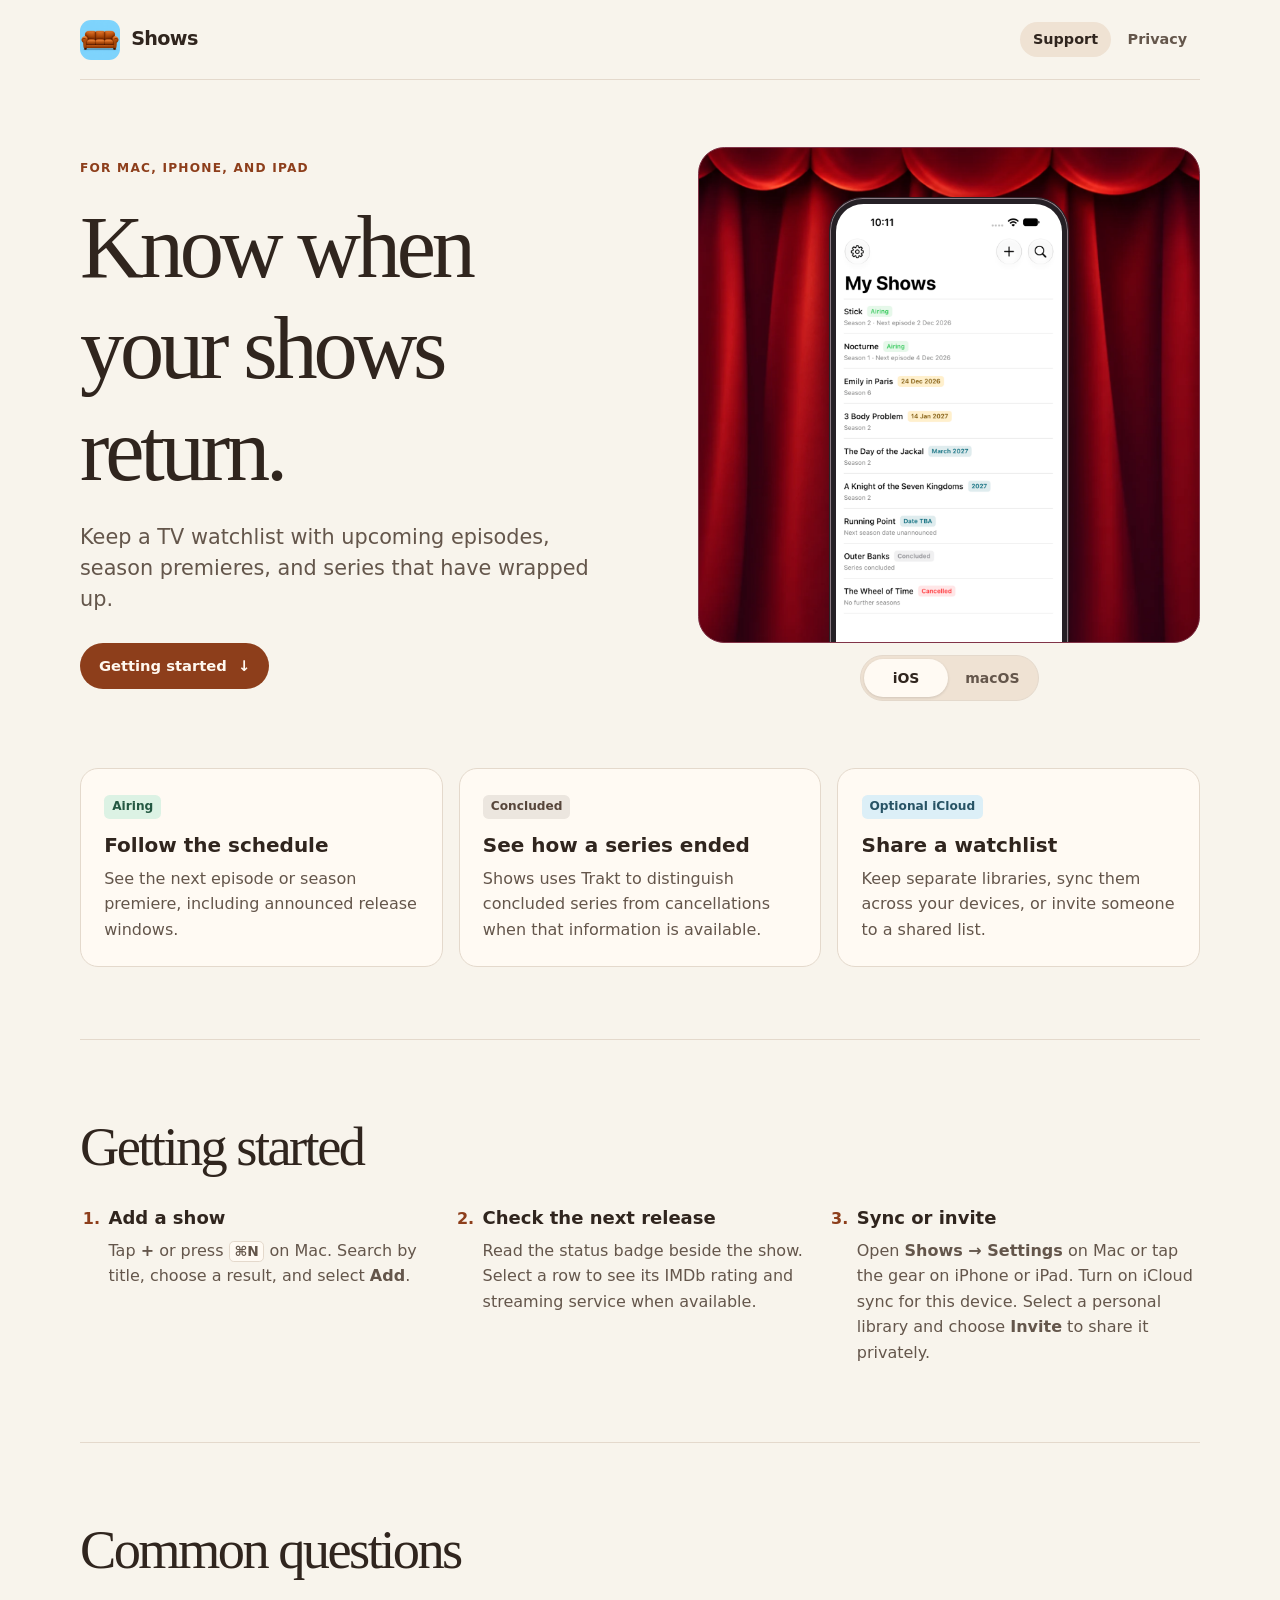
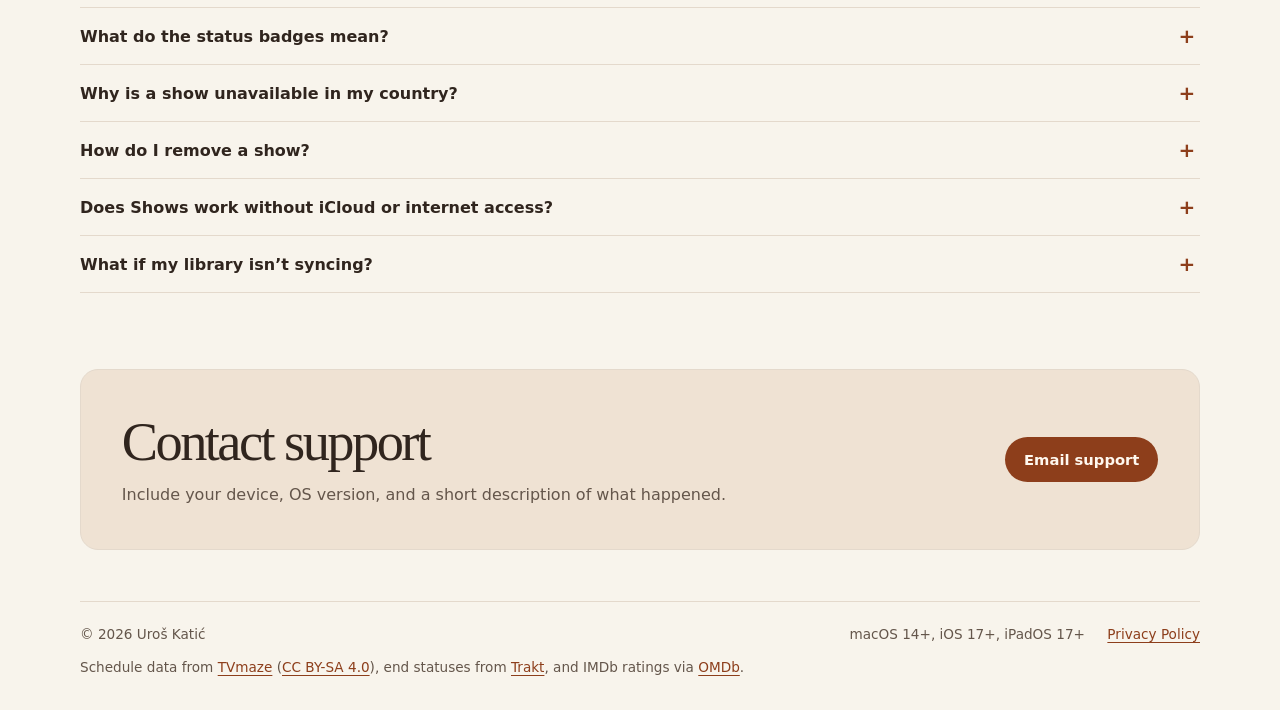
==== index.html @ 9afc4cba "Use stylized cinema curtain backdrop" ====
<!doctype html>
<html lang="en">
  <head>
    <meta charset="utf-8">
    <meta name="viewport" content="width=device-width, initial-scale=1">
    <meta name="description" content="Track TV premieres and upcoming episodes with Shows for Mac, iPhone, and iPad. Find setup help and contact support.">
    <meta name="theme-color" content="#f8f4ec" media="(prefers-color-scheme: light)">
    <meta name="theme-color" content="#211c18" media="(prefers-color-scheme: dark)">
    <meta property="og:type" content="website">
    <meta property="og:title" content="Shows">
    <meta property="og:description" content="Know when your shows return. A TV watchlist for Mac, iPhone, and iPad.">
    <meta property="og:url" content="https://urosk.github.io/shows-support/">
    <meta property="og:image" content="https://urosk.github.io/shows-support/app-icon.png">
    <meta property="og:image:alt" content="Shows app icon, an orange couch on a blue background">
    <title>Shows Support</title>
    <link rel="canonical" href="https://urosk.github.io/shows-support/">
    <link rel="icon" type="image/png" href="app-icon.png">
    <link rel="stylesheet" href="styles.css?v=animated-curtain">
  </head>
  <body>
    <header class="site-header">
      <a class="brand" href="./" aria-label="Shows support home">
        <img src="app-icon.png" width="40" height="40" alt="">
        Shows
      </a>
      <nav aria-label="Main navigation">
        <a href="./" aria-current="page">Support</a>
        <a href="privacy.html">Privacy</a>
      </nav>
    </header>

    <main>
      <section class="hero" aria-labelledby="page-title">
        <div>
          <p class="eyebrow">For Mac, iPhone, and iPad</p>
          <h1 id="page-title">Know when your shows return.</h1>
          <p class="lede">Keep a TV watchlist with upcoming episodes, season premieres, and series that have wrapped up.</p>
          <a class="button" href="#getting-started">Getting started <span aria-hidden="true">↓</span></a>
        </div>
        <div class="preview">
          <div class="preview-stage">
            <div class="preview-track">
              <div class="preview-slide preview-ios" id="preview-ios">
                <div class="phone">
                  <picture>
                    <source media="(prefers-color-scheme: dark)" srcset="ios-dark.png">
                    <img src="og.png" width="662" height="1440" alt="Shows on iPhone, with airing series and upcoming premiere dates.">
                  </picture>
                </div>
              </div>
              <div class="preview-slide preview-macos" id="preview-macos" aria-hidden="true">
                <picture>
                  <source media="(prefers-color-scheme: dark)" srcset="macos-dark.png">
                  <img src="metal.png" width="835" height="1280" alt="Shows on Mac, with upcoming dates and series status badges in the watchlist window.">
                </picture>
              </div>
            </div>
          </div>
          <div class="preview-switch" role="group" aria-label="Screenshot platform" hidden>
            <button type="button" aria-pressed="true" aria-controls="preview-ios">iOS</button>
            <button type="button" aria-pressed="false" aria-controls="preview-macos">macOS</button>
          </div>
        </div>
      </section>

      <section class="highlights" aria-label="Features">
        <article>
          <span class="tag tag-airing">Airing</span>
          <h2>Follow the schedule</h2>
          <p>See the next episode or season premiere, including announced release windows.</p>
        </article>
        <article>
          <span class="tag tag-concluded">Concluded</span>
          <h2>See how a series ended</h2>
          <p>Shows uses Trakt to distinguish concluded series from cancellations when that information is available.</p>
        </article>
        <article>
          <span class="tag tag-cloud">Optional iCloud</span>
          <h2>Share a watchlist</h2>
          <p>Keep separate libraries, sync them across your devices, or invite someone to a shared list.</p>
        </article>
      </section>

      <section class="section" id="getting-started" aria-labelledby="start-title">
        <h2 id="start-title">Getting started</h2>
        <ol class="steps">
          <li>
            <h3>Add a show</h3>
            <p>Tap <strong>+</strong> or press <kbd>⌘N</kbd> on Mac. Search by title, choose a result, and select <strong>Add</strong>.</p>
          </li>
          <li>
            <h3>Check the next release</h3>
            <p>Read the status badge beside the show. Select a row to see its IMDb rating and streaming service when available.</p>
          </li>
          <li>
            <h3>Sync or invite</h3>
            <p>Open <strong>Shows → Settings</strong> on Mac or tap the gear on iPhone or iPad. Turn on iCloud sync for this device. Select a personal library and choose <strong>Invite</strong> to share it privately.</p>
          </li>
        </ol>
      </section>

      <section class="section questions" id="faq" aria-labelledby="faq-title">
        <h2 id="faq-title">Common questions</h2>
        <div class="faq">
          <details>
            <summary>What do the status badges mean?</summary>
            <p><strong>Airing</strong> means a season is underway with episodes still scheduled, or a release happens today. A date or release window appears when one is known. <strong>Date TBA</strong> means there is no known upcoming date.</p>
            <p><strong>Ended</strong> means the series is over and how it ended is unconfirmed. <strong>Concluded</strong> means the series wrapped up. <strong>Cancelled</strong> means the series was cancelled or its story was cut short.</p>
          </details>
          <details>
            <summary>Why is a show unavailable in my country?</summary>
            <p>Release dates follow the original broadcast or streaming schedule. Check the streaming service for availability in your country.</p>
          </details>
          <details>
            <summary>How do I remove a show?</summary>
            <p>On Mac, select the show and press Delete, or use its right-click menu. On iPhone or iPad, swipe left on the row and tap <strong>Delete</strong>.</p>
          </details>
          <details>
            <summary>Does Shows work without iCloud or internet access?</summary>
            <p>You can use Shows with iCloud off. Saved libraries remain available offline. Searching for new shows, refreshing release data, and iCloud sync require an internet connection.</p>
          </details>
          <details>
            <summary>What if my library isn’t syncing?</summary>
            <p>Check that you’re signed into iCloud and that sync is on in Shows Settings on each device. Check <strong>Last synced</strong>, then select <strong>Sync Now</strong>. To access another person’s library, accept their invitation on a device with Shows installed.</p>
          </details>
        </div>
      </section>

      <section class="contact" id="contact" aria-labelledby="contact-title">
        <div>
          <h2 id="contact-title">Contact support</h2>
          <p>Include your device, OS version, and a short description of what happened.</p>
        </div>
        <a class="button" href="mailto:info@bluepeakmobile.com?subject=Shows%20Support">Email support</a>
      </section>
    </main>

    <footer>
      <div class="footer-row">
        <span>© 2026 Uroš Katić</span>
        <span>macOS 14+, iOS 17+, iPadOS 17+</span>
        <a href="privacy.html">Privacy Policy</a>
      </div>
      <p>Schedule data from <a href="https://www.tvmaze.com/api">TVmaze</a> (<a href="https://creativecommons.org/licenses/by-sa/4.0/">CC BY-SA 4.0</a>), end statuses from <a href="https://trakt.tv/">Trakt</a>, and IMDb ratings via <a href="https://www.omdbapi.com/">OMDb</a>.</p>
    </footer>

    <script>
      const preview = document.querySelector(".preview");
      const platformSwitch = preview.querySelector(".preview-switch");
      const segments = Array.from(platformSwitch.querySelectorAll("button"));
      const slides = Array.from(preview.querySelectorAll(".preview-slide"));
      const reducedMotion = window.matchMedia("(prefers-reduced-motion: reduce)");
      let activeSlide = 0;
      let userSelected = false;
      let interval;

      function showSlide(index) {
        activeSlide = index;
        preview.classList.toggle("show-macos", index === 1);
        segments.forEach((segment, position) => {
          segment.setAttribute("aria-pressed", String(position === index));
          slides[position].setAttribute("aria-hidden", String(position !== index));
        });
      }

      function updateAutoplay() {
        clearInterval(interval);
        if (!userSelected && !reducedMotion.matches && !document.hidden) {
          interval = setInterval(() => showSlide(1 - activeSlide), 5000);
        }
      }

      segments.forEach((segment, index) => {
        segment.addEventListener("click", () => {
          userSelected = true;
          updateAutoplay();
          showSlide(index);
        });
      });

      platformSwitch.addEventListener("keydown", (event) => {
        if (event.key !== "ArrowLeft" && event.key !== "ArrowRight") return;
        event.preventDefault();
        const segment = segments[event.key === "ArrowLeft" ? 0 : 1];
        segment.focus();
        segment.click();
      });

      document.addEventListener("visibilitychange", updateAutoplay);
      reducedMotion.addEventListener("change", updateAutoplay);
      platformSwitch.hidden = false;
      updateAutoplay();
    </script>
  </body>
</html>
---- styles.css ----
:root {
  color-scheme: light dark;
  --page: #f8f4ec;
  --surface: #fffaf3;
  --ink: #30251e;
  --muted: #64564b;
  --line: #e4d9cc;
  --accent: #8d3e1b;
  --accent-hover: #6f2b12;
  --button-text: #fff8ef;
  --contact: #efe2d3;
  --serif: Iowan Old Style, Georgia, serif;
}

* { box-sizing: border-box; }

html { scroll-padding-top: 24px; }

body {
  margin: 0;
  background: var(--page);
  color: var(--ink);
  font: 1rem/1.6 system-ui, sans-serif;
}

a { color: var(--accent); text-underline-offset: .2em; }
a:hover { color: var(--accent-hover); }

:focus-visible {
  outline: 2px solid var(--accent);
  outline-offset: 4px;
}

h1, h2, h3, p, figure { margin: 0; }
h1, h2, h3 { line-height: 1.15; }

h1, .section > h2, .contact h2 {
  font-family: var(--serif);
  font-weight: 400;
  letter-spacing: -.047em;
}

h1 { font-size: clamp(3.2rem, 6.9vw, 5.9rem); }
h2 { font-size: 1.25rem; }
h3 { font-size: 1.125rem; }

.site-header, main, footer {
  width: min(70rem, calc(100% - 4rem));
  margin-inline: auto;
}

.site-header, .footer-row {
  display: flex;
  align-items: center;
  justify-content: space-between;
  gap: 1rem;
}

.site-header {
  min-height: 5rem;
  border-bottom: 1px solid var(--line);
}

.brand, nav a {
  display: inline-flex;
  align-items: center;
  text-decoration: none;
}

.brand {
  gap: .7rem;
  color: var(--ink);
  font-size: 1.2rem;
  font-weight: 720;
  letter-spacing: -.035em;
}

.brand img { border-radius: 11px; }

nav { display: flex; gap: .25rem; }

nav a {
  padding: .4rem .8rem;
  border-radius: 100px;
  color: var(--muted);
  font-size: .9rem;
  font-weight: 600;
}

nav a:hover, nav a[aria-current="page"] {
  background: var(--contact);
  color: var(--ink);
}

.hero {
  display: grid;
  grid-template-columns: minmax(0, 1.08fr) minmax(0, 1fr);
  align-items: center;
  gap: clamp(2rem, 6vw, 5rem);
  padding: clamp(2.25rem, 5.2vw, 4.4rem) 0;
}

.eyebrow {
  margin-bottom: 1.15rem;
  color: var(--accent);
  font-size: .76rem;
  font-weight: 750;
  letter-spacing: .1em;
  text-transform: uppercase;
}

.hero h1 { max-width: 9em; }

.lede {
  max-width: 29em;
  margin-top: 1.25rem;
  color: var(--muted);
  font-size: clamp(1.1rem, 1.9vw, 1.3rem);
  line-height: 1.5;
}

.button {
  display: inline-flex;
  align-items: center;
  justify-content: center;
  gap: .7rem;
  min-height: 2.85rem;
  padding: .68rem 1.18rem;
  border-radius: 100px;
  background: var(--accent);
  color: var(--button-text);
  font-size: .92rem;
  font-weight: 700;
  text-decoration: none;
}

.button:hover { background: var(--accent-hover); color: var(--button-text); }
.hero .button { margin-top: 1.75rem; }

.preview-stage {
  height: clamp(23rem, 44vw, 31rem);
  overflow: hidden;
  border: 1px solid #813448;
  border-radius: 1.65rem;
  background: #57141e url("curtain.webp?v=animated") center top / cover no-repeat;
}

.preview-track {
  display: grid;
  height: 100%;
  grid-template-columns: repeat(2, 100%);
  grid-template-rows: minmax(0, 1fr);
  transition: transform 500ms cubic-bezier(.22, .68, .28, 1);
}

.preview.show-macos .preview-track { transform: translateX(-100%); }

.preview-slide {
  display: grid;
  justify-items: center;
}

.preview-ios {
  align-items: start;
  padding-top: clamp(1.65rem, 4.1vw, 3.1rem);
}

.preview-macos { position: relative; }

.preview-macos picture {
  position: absolute;
  inset: .5rem;
}

.preview-macos img {
  display: block;
  width: 100%;
  height: 100%;
  object-fit: contain;
}

.preview-switch:not([hidden]) {
  display: grid;
  grid-template-columns: 1fr 1fr;
  width: max-content;
  margin: .75rem auto 0;
  padding: .2rem;
  gap: .15rem;
  border: 1px solid var(--line);
  border-radius: 100px;
  background: var(--contact);
}

.preview-switch button {
  min-width: 5.25rem;
  min-height: 2.4rem;
  padding: .3rem .8rem;
  border: 0;
  border-radius: inherit;
  background: transparent;
  color: var(--muted);
  font: 650 .875rem/1.2 system-ui, sans-serif;
  cursor: pointer;
}

.preview-switch button:hover { color: var(--ink); }

.preview-switch button[aria-pressed="true"] {
  background: var(--surface);
  color: var(--ink);
  box-shadow: 0 1px 3px #17100b24;
}

@media (prefers-reduced-motion: reduce) {
  .preview-track { transition: none; }
}

.phone {
  width: clamp(12rem, 23vw, 15rem);
  max-width: 72%;
  padding: .36rem;
  overflow: hidden;
  border: 1px solid #2d2228;
  border-radius: 2.1rem;
  background: #252025;
  box-shadow: 0 16px 45px #23091880, inset 0 0 0 1px #8d7c85;
}

.phone picture { display: block; }

.phone img {
  display: block;
  width: 100%;
  height: auto;
  border-radius: 1.72rem;
  background: white;
}

.highlights, .steps {
  display: grid;
  grid-template-columns: repeat(3, minmax(0, 1fr));
  gap: 1rem;
}

.highlights { padding-bottom: clamp(2.75rem, 6vw, 4.5rem); }

.highlights article {
  padding: 1.45rem;
  border: 1px solid var(--line);
  border-radius: 1.125rem;
  background: var(--surface);
}

.highlights p, .steps p, .contact p {
  margin-top: .55rem;
  color: var(--muted);
}

.tag {
  display: inline-block;
  margin-bottom: .95rem;
  padding: .13rem .5rem;
  border-radius: .35rem;
  font-size: .76rem;
  font-weight: 700;
}

.tag-airing { background: #dcf2e4; color: #245842; }
.tag-concluded { background: #ece6df; color: #57463b; }
.tag-cloud { background: #dceff7; color: #275365; }

.section {
  padding: clamp(2.75rem, 6vw, 4.75rem) 0;
  border-top: 1px solid var(--line);
}

.section > h2, .contact h2 { font-size: clamp(2.2rem, 5vw, 3.4rem); }

.steps {
  gap: 1.75rem;
  margin: 1.75rem 0 0;
  padding-left: 1.6rem;
}

.steps li { padding-left: .18rem; }
.steps li::marker { color: var(--accent); font-weight: 750; }

kbd {
  display: inline-block;
  padding: 0 .3rem;
  border: 1px solid var(--line);
  border-radius: .3rem;
  background: var(--surface);
  font: 600 .86em/1.4 system-ui, sans-serif;
}

.faq { margin-top: 1.65rem; border-top: 1px solid var(--line); }
.faq details { border-bottom: 1px solid var(--line); }

.faq summary {
  position: relative;
  padding: .95rem 2rem .95rem 0;
  cursor: pointer;
  font-weight: 660;
  list-style: none;
}

.faq summary::-webkit-details-marker { display: none; }

.faq summary::after {
  position: absolute;
  right: .3rem;
  color: var(--accent);
  font-size: 1.25em;
  line-height: 1.2;
  content: "+";
}

.faq details[open] summary::after { content: "−"; }
.faq p { max-width: 48rem; padding: 0 1.75rem 1rem 0; color: var(--muted); }

.contact {
  display: flex;
  align-items: center;
  justify-content: space-between;
  gap: 1.5rem;
  margin-bottom: 3.2rem;
  padding: clamp(1.5rem, 4vw, 2.55rem);
  border: 1px solid var(--line);
  border-radius: 1.125rem;
  background: var(--contact);
}

.contact .button { flex: none; }

footer {
  padding: 1.4rem 0 2rem;
  border-top: 1px solid var(--line);
  color: var(--muted);
  font-size: .85rem;
}

.footer-row { justify-content: flex-start; flex-wrap: wrap; gap: .5rem 1.4rem; }
.footer-row span:first-child { margin-right: auto; }
footer p { margin-top: .65rem; }

.policy { max-width: 48rem; padding-bottom: 4rem; }
.policy-intro { padding: clamp(2.75rem, 7vw, 5rem) 0 2.25rem; }
.policy-intro h1 { font-size: clamp(3rem, 7vw, 5.25rem); }
.updated { margin-top: .8rem; color: var(--muted); font-size: .9rem; }

.policy-body {
  padding: clamp(1.35rem, 5vw, 3rem);
  border: 1px solid var(--line);
  border-radius: 1.125rem;
  background: var(--surface);
}

.policy-body section + section { margin-top: 1.65rem; }
.policy-body p { margin-top: .55rem; color: var(--muted); }

@media (max-width: 47rem) {
  .site-header, main, footer { width: calc(100% - 2.5rem); }
  .site-header { min-height: 4.5rem; }
  .hero, .highlights, .steps { grid-template-columns: 1fr; }
  .hero h1 { max-width: 11em; font-size: clamp(2.85rem, 11.7vw, 4.2rem); }
  .preview-stage { height: clamp(23.5rem, 108vw, 30rem); }
  .phone { width: clamp(12rem, 55vw, 14.75rem); }
  .steps { gap: 1.3rem; }
  .contact { align-items: flex-start; flex-direction: column; }
}

@media (prefers-color-scheme: dark) {
  :root {
    --page: #211c18;
    --surface: #2d2520;
    --ink: #fff2e3;
    --muted: #cbbcad;
    --line: #4a3d33;
    --accent: #ffc29b;
    --accent-hover: #ffdfc9;
    --button-text: #362117;
    --contact: #3a2b23;
  }

  .preview-stage {
    border-color: #632c42;
    background-color: #3d101a;
    background-image: linear-gradient(#210a1426, #210a1440), url("curtain.webp?v=animated");
  }
}
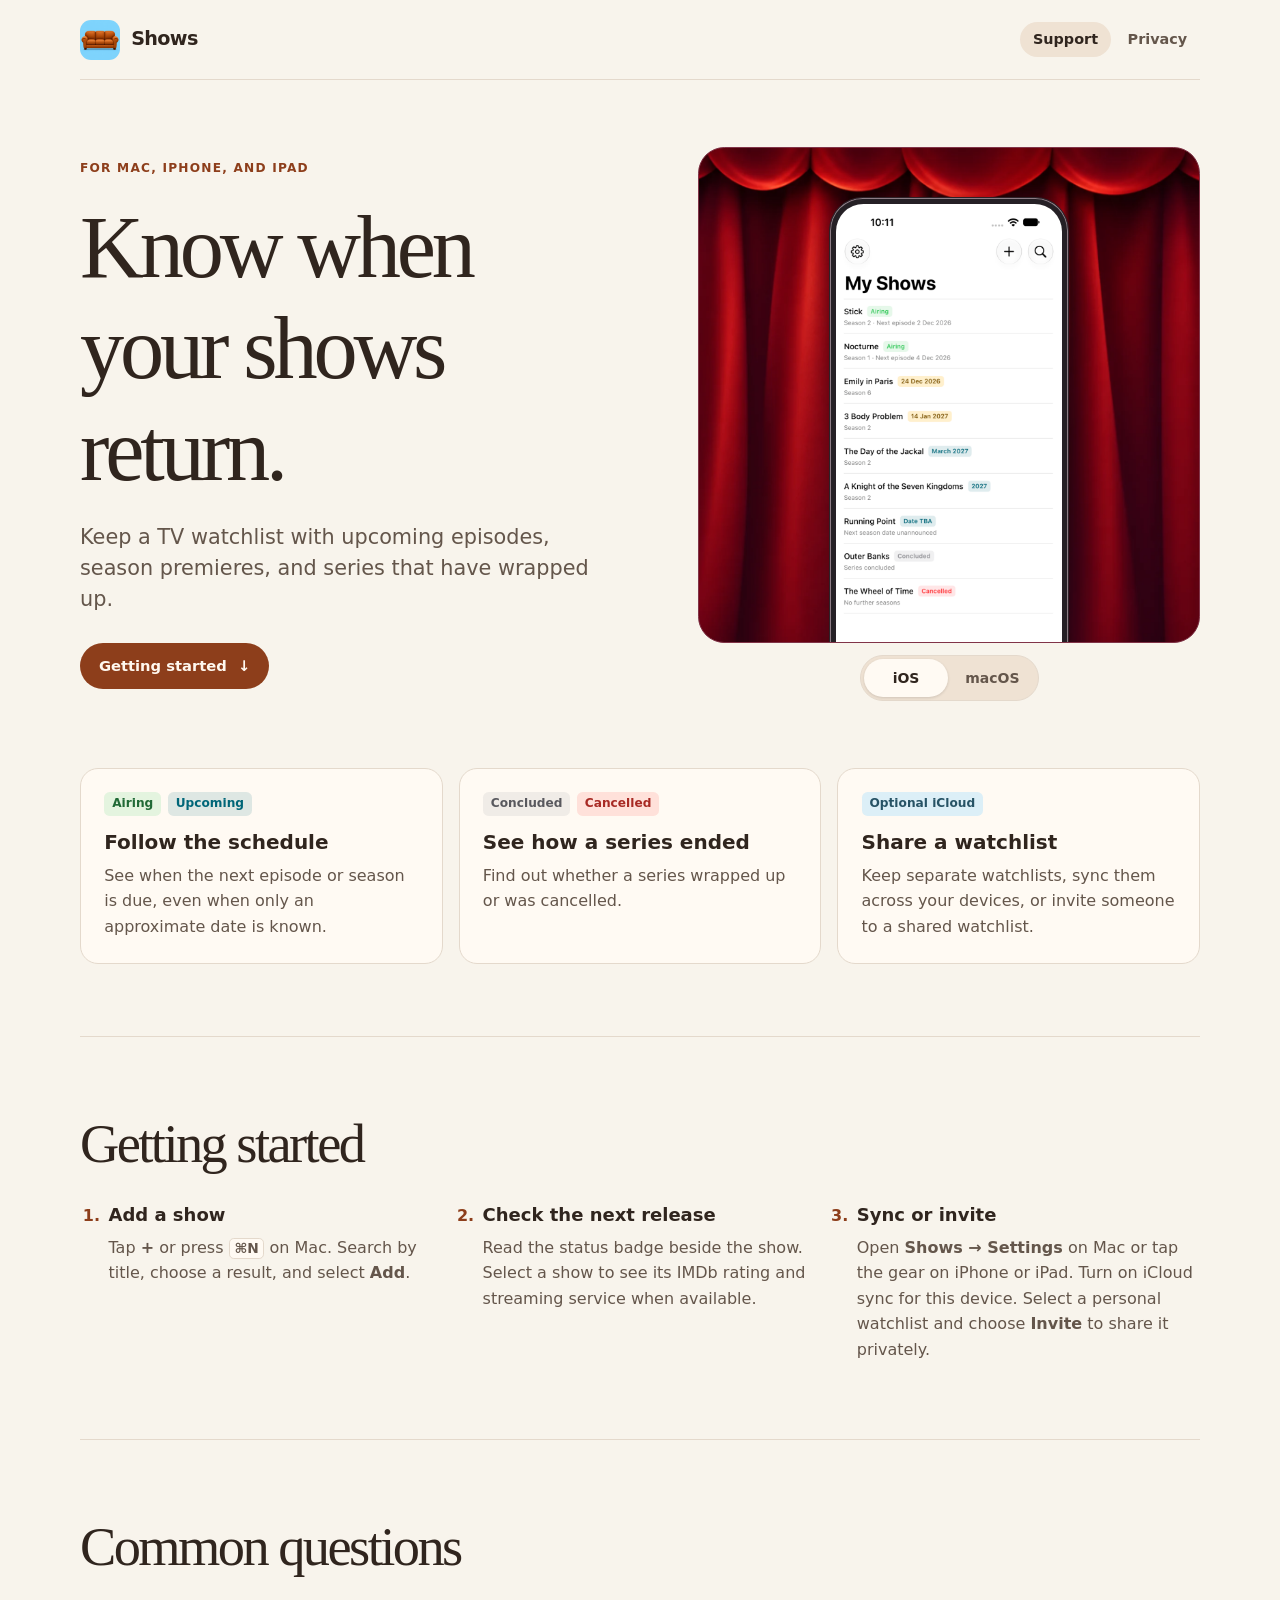
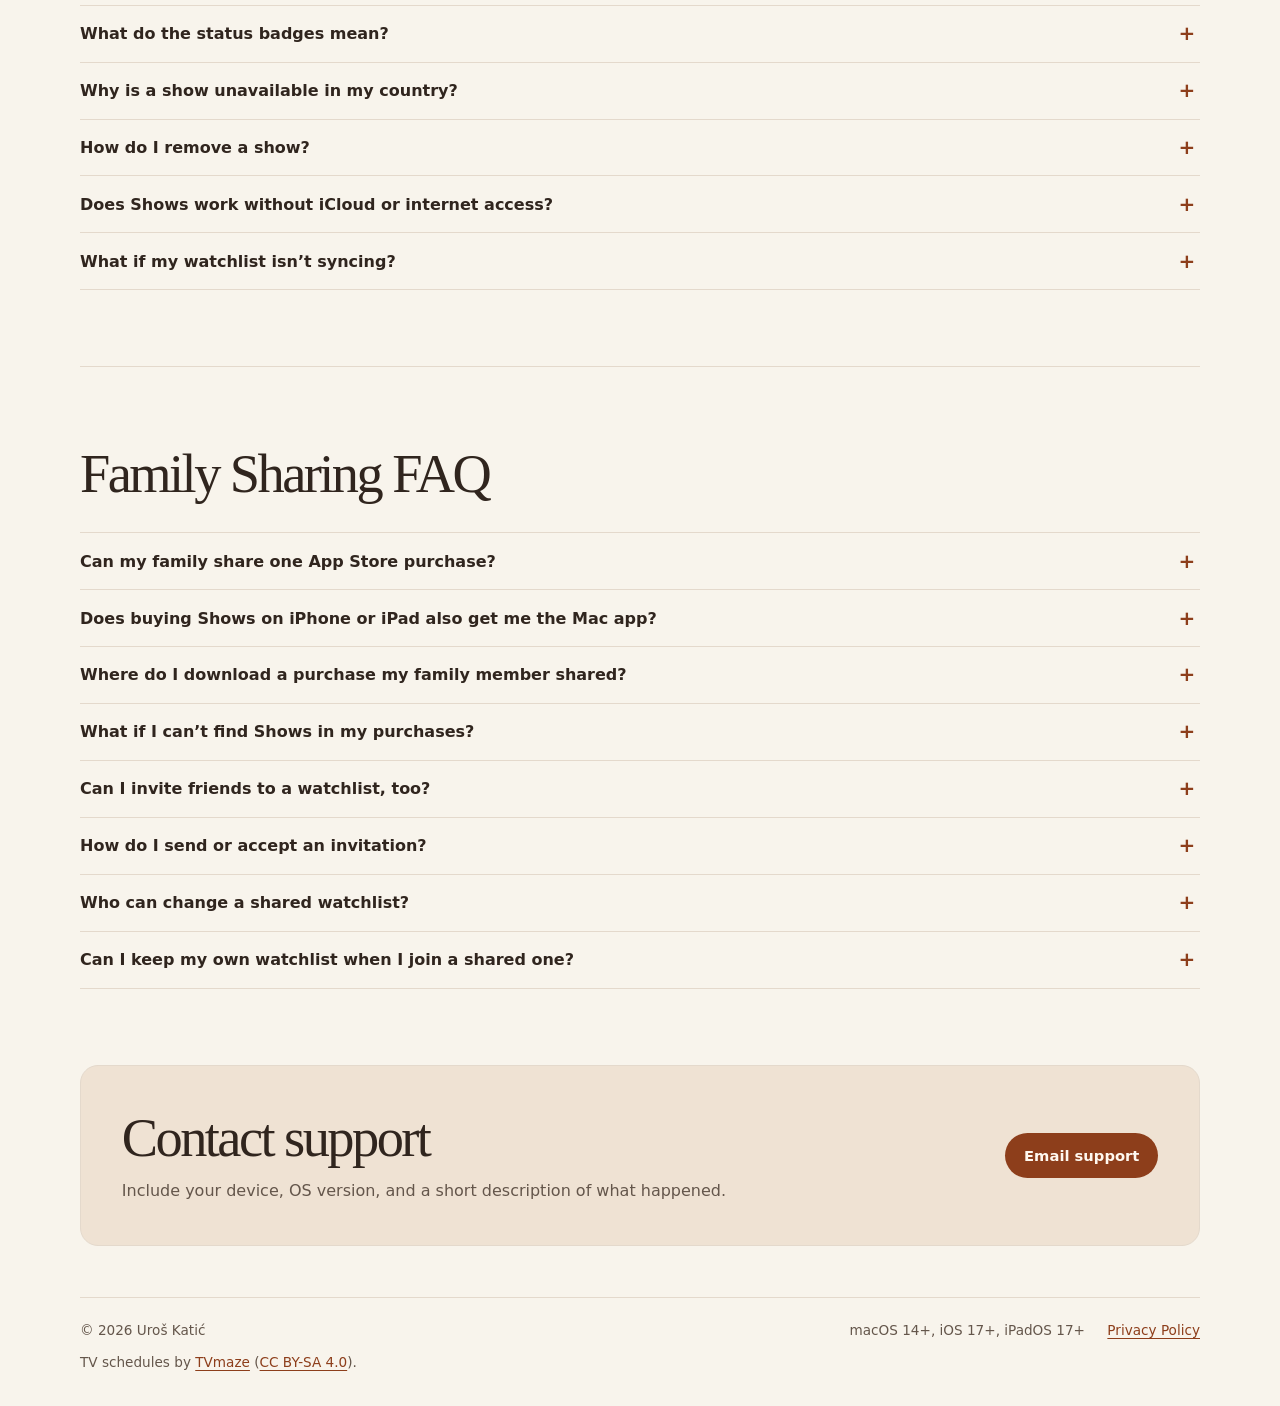
==== commit 12eb9d24: "Update support badges and Family Sharing FAQ" ====
--- a/index.html
+++ b/index.html
@@ -15,7 +15,7 @@
     <title>Shows Support</title>
     <link rel="canonical" href="https://urosk.github.io/shows-support/">
     <link rel="icon" type="image/png" href="app-icon.png">
-    <link rel="stylesheet" href="styles.css?v=animated-curtain">
+    <link rel="stylesheet" href="styles.css?v=status-badges">
   </head>
   <body>
     <header class="site-header">
@@ -65,19 +65,27 @@
 
       <section class="highlights" aria-label="Features">
         <article>
-          <span class="tag tag-airing">Airing</span>
+          <div class="tags">
+            <span class="tag tag-airing">Airing</span>
+            <span class="tag tag-upcoming">Upcoming</span>
+          </div>
           <h2>Follow the schedule</h2>
-          <p>See the next episode or season premiere, including announced release windows.</p>
+          <p>See when the next episode or season is due, even when only an approximate date is known.</p>
         </article>
         <article>
-          <span class="tag tag-concluded">Concluded</span>
+          <div class="tags">
+            <span class="tag tag-concluded">Concluded</span>
+            <span class="tag tag-cancelled">Cancelled</span>
+          </div>
           <h2>See how a series ended</h2>
-          <p>Shows uses Trakt to distinguish concluded series from cancellations when that information is available.</p>
+          <p>Find out whether a series wrapped up or was cancelled.</p>
         </article>
         <article>
-          <span class="tag tag-cloud">Optional iCloud</span>
+          <div class="tags">
+            <span class="tag tag-cloud">Optional iCloud</span>
+          </div>
           <h2>Share a watchlist</h2>
-          <p>Keep separate libraries, sync them across your devices, or invite someone to a shared list.</p>
+          <p>Keep separate watchlists, sync them across your devices, or invite someone to a shared watchlist.</p>
         </article>
       </section>
 
@@ -90,11 +98,11 @@
           </li>
           <li>
             <h3>Check the next release</h3>
-            <p>Read the status badge beside the show. Select a row to see its IMDb rating and streaming service when available.</p>
+            <p>Read the status badge beside the show. Select a show to see its IMDb rating and streaming service when available.</p>
           </li>
           <li>
             <h3>Sync or invite</h3>
-            <p>Open <strong>Shows → Settings</strong> on Mac or tap the gear on iPhone or iPad. Turn on iCloud sync for this device. Select a personal library and choose <strong>Invite</strong> to share it privately.</p>
+            <p>Open <strong>Shows → Settings</strong> on Mac or tap the gear on iPhone or iPad. Turn on iCloud sync for this device. Select a personal watchlist and choose <strong>Invite</strong> to share it privately.</p>
           </li>
         </ol>
       </section>
@@ -104,7 +112,7 @@
         <div class="faq">
           <details>
             <summary>What do the status badges mean?</summary>
-            <p><strong>Airing</strong> means a season is underway with episodes still scheduled, or a release happens today. A date or release window appears when one is known. <strong>Date TBA</strong> means there is no known upcoming date.</p>
+            <p><strong>Airing</strong> means a season is underway with episodes still scheduled, or a release happens today. For upcoming releases, Shows displays a date or an estimate when available. <strong>Date TBA</strong> means there is no known upcoming date.</p>
             <p><strong>Ended</strong> means the series is over and how it ended is unconfirmed. <strong>Concluded</strong> means the series wrapped up. <strong>Cancelled</strong> means the series was cancelled or its story was cut short.</p>
           </details>
           <details>
@@ -117,11 +125,52 @@
           </details>
           <details>
             <summary>Does Shows work without iCloud or internet access?</summary>
-            <p>You can use Shows with iCloud off. Saved libraries remain available offline. Searching for new shows, refreshing release data, and iCloud sync require an internet connection.</p>
-          </details>
-          <details>
-            <summary>What if my library isn’t syncing?</summary>
-            <p>Check that you’re signed into iCloud and that sync is on in Shows Settings on each device. Check <strong>Last synced</strong>, then select <strong>Sync Now</strong>. To access another person’s library, accept their invitation on a device with Shows installed.</p>
+            <p>You can use Shows with iCloud off. Saved watchlists remain available offline. Searching for new shows, checking for new release dates, and iCloud sync require an internet connection.</p>
+          </details>
+          <details>
+            <summary>What if my watchlist isn’t syncing?</summary>
+            <p>Check that you’re signed into iCloud and that sync is on in Shows Settings on each device. Check <strong>Last synced</strong>, then select <strong>Sync Now</strong>. To access another person’s watchlist, accept their invitation on a device with Shows installed.</p>
+          </details>
+        </div>
+      </section>
+
+      <section class="section questions" id="family-sharing" aria-labelledby="family-sharing-title">
+        <h2 id="family-sharing-title">Family Sharing FAQ</h2>
+        <div class="faq">
+          <details>
+            <summary>Can my family share one App Store purchase?</summary>
+            <p>Look for <strong>Family Sharing</strong> under <strong>Supports</strong> on the Shows App Store page. If it’s listed, one purchase can be shared with your Apple Family Sharing group. Set up Family Sharing, have the organizer turn on Purchase Sharing, and make sure both the buyer and the person downloading have opted in. <a href="https://support.apple.com/en-us/108774">Apple’s Purchase Sharing setup guide</a></p>
+          </details>
+          <details>
+            <summary>Does buying Shows on iPhone or iPad also get me the Mac app?</summary>
+            <p>One purchase covers both versions when they’re offered as a universal purchase. To check before buying again, sign in to the App Store on your other device with the Apple Account you used to buy Shows. Look for Shows in your purchases and use the download button if it appears.</p>
+            <p>Shows requires macOS 14 or later, iOS 17 or later, or iPadOS 17 or later. Check the App Store listing for compatibility with your device.</p>
+          </details>
+          <details>
+            <summary>Where do I download a purchase my family member shared?</summary>
+            <p>Open your account in the App Store and select the family member who bought Shows. Find Shows in their purchases and choose the download button. Use your own Apple Account to access your family’s shared purchases. <a href="https://support.apple.com/en-us/102417">Apple’s download steps for iPhone, iPad, and Mac</a></p>
+          </details>
+          <details>
+            <summary>What if I can’t find Shows in my purchases?</summary>
+            <p>For your own purchase, check that you’re signed in to the App Store with the Apple Account you used to buy Shows. For a family purchase, check that you’ve both joined the same Family Sharing group, use the Apple Accounts configured for Purchase Sharing, and that the buyer hasn’t hidden the app. <a href="https://support.apple.com/en-us/108911">Apple’s shared-purchase troubleshooting guide</a></p>
+            <p>If you’re looking for <strong>Restore Purchases</strong>, that option is for in-app purchases. To reinstall Shows, download it from your App Store purchases or the buyer’s shared purchases.</p>
+          </details>
+          <details>
+            <summary>Can I invite friends to a watchlist, too?</summary>
+            <p>Yes. Shows sends private iCloud invitations to the people you choose, including friends outside your Apple Family Sharing group. Each person needs Shows installed and their own Apple Account signed in to iCloud.</p>
+          </details>
+          <details>
+            <summary>How do I send or accept an invitation?</summary>
+            <p>In Shows, open <strong>Shows → Settings</strong> on Mac or tap the gear on iPhone or iPad. Turn on iCloud sync, choose a watchlist you own, and select <strong>Invite</strong>. If Invite is unavailable, select <strong>Sync Now</strong> and wait for the watchlist to finish syncing.</p>
+            <p>Open the invitation on a device with Shows installed while signed in to iCloud with the Apple Account that was invited. If the list still doesn’t appear, ask the owner to check the invitation status in Shows Settings and confirm they invited the right account.</p>
+          </details>
+          <details>
+            <summary>Who can change a shared watchlist?</summary>
+            <p>The owner and anyone with editing access can add or remove shows. If you can open the list but can’t edit it, ask the owner to check your sharing permissions.</p>
+          </details>
+          <details>
+            <summary>Can I keep my own watchlist when I join a shared one?</summary>
+            <p>Yes. Keep a personal watchlist for your own shows and use the <strong>Watchlist</strong> picker in Shows Settings to switch between lists. Inviting someone gives them access only to the watchlist you choose to share.</p>
           </details>
         </div>
       </section>
@@ -141,7 +190,7 @@
         <span>macOS 14+, iOS 17+, iPadOS 17+</span>
         <a href="privacy.html">Privacy Policy</a>
       </div>
-      <p>Schedule data from <a href="https://www.tvmaze.com/api">TVmaze</a> (<a href="https://creativecommons.org/licenses/by-sa/4.0/">CC BY-SA 4.0</a>), end statuses from <a href="https://trakt.tv/">Trakt</a>, and IMDb ratings via <a href="https://www.omdbapi.com/">OMDb</a>.</p>
+      <p>TV schedules by <a href="https://www.tvmaze.com/">TVmaze</a> (<a href="https://creativecommons.org/licenses/by-sa/4.0/">CC BY-SA 4.0</a>).</p>
     </footer>
 
     <script>
--- a/styles.css
+++ b/styles.css
@@ -256,17 +256,24 @@
   color: var(--muted);
 }
 
+.tags {
+  display: flex;
+  flex-wrap: wrap;
+  gap: .4rem;
+  margin-bottom: .95rem;
+}
+
 .tag {
-  display: inline-block;
-  margin-bottom: .95rem;
   padding: .13rem .5rem;
   border-radius: .35rem;
   font-size: .76rem;
   font-weight: 700;
 }
 
-.tag-airing { background: #dcf2e4; color: #245842; }
-.tag-concluded { background: #ece6df; color: #57463b; }
+.tag-airing { background: #34c75921; color: #216a36; }
+.tag-upcoming { background: #00667821; color: #006678; }
+.tag-concluded { background: #8e8e9321; color: #59595e; }
+.tag-cancelled { background: #ff3b3021; color: #a82a24; }
 .tag-cloud { background: #dceff7; color: #275365; }
 
 .section {
@@ -388,4 +395,9 @@
     background-color: #3d101a;
     background-image: linear-gradient(#210a1426, #210a1440), url("curtain.webp?v=animated");
   }
-}
+
+  .tag-airing { background: #30d15821; color: #30d158; }
+  .tag-upcoming { background: #0de0ff21; color: #0de0ff; }
+  .tag-concluded { background: #aeaeb221; color: #aeaeb2; }
+  .tag-cancelled { background: #ff696121; color: #ff7670; }
+}
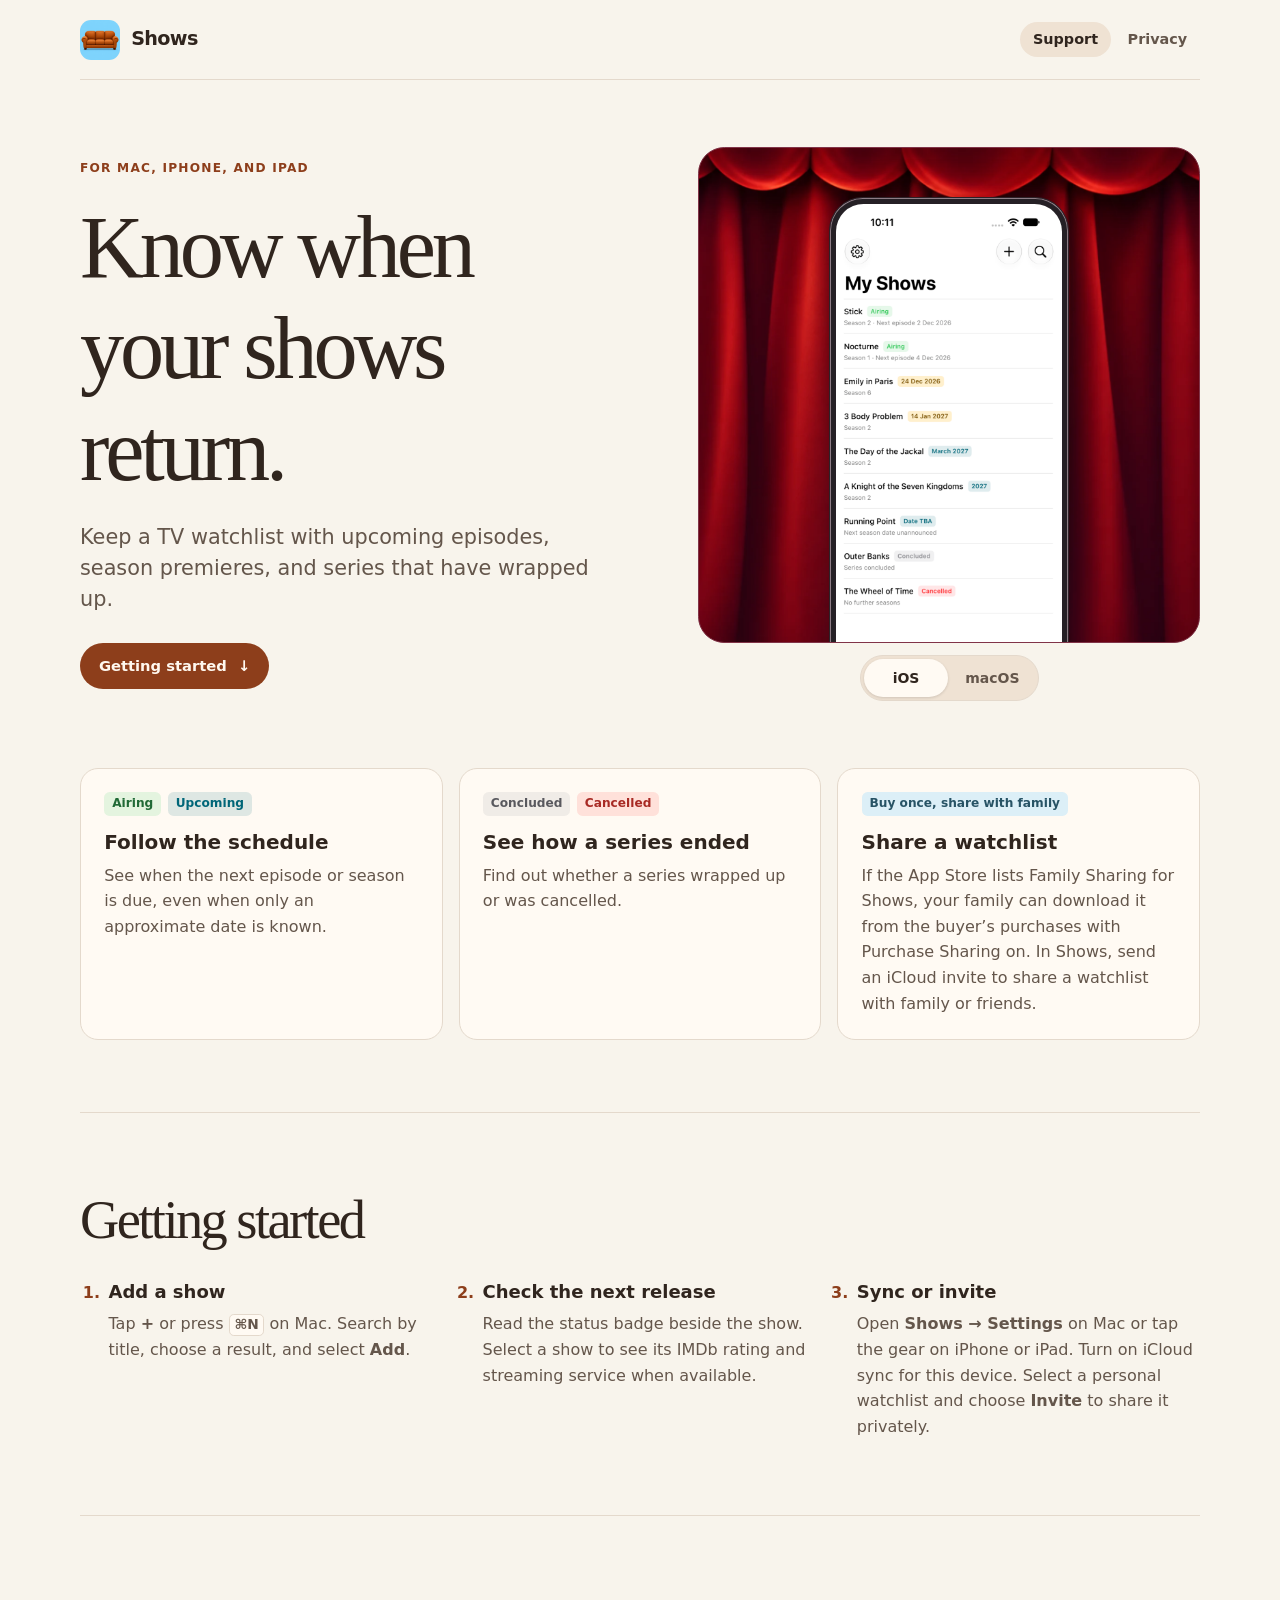
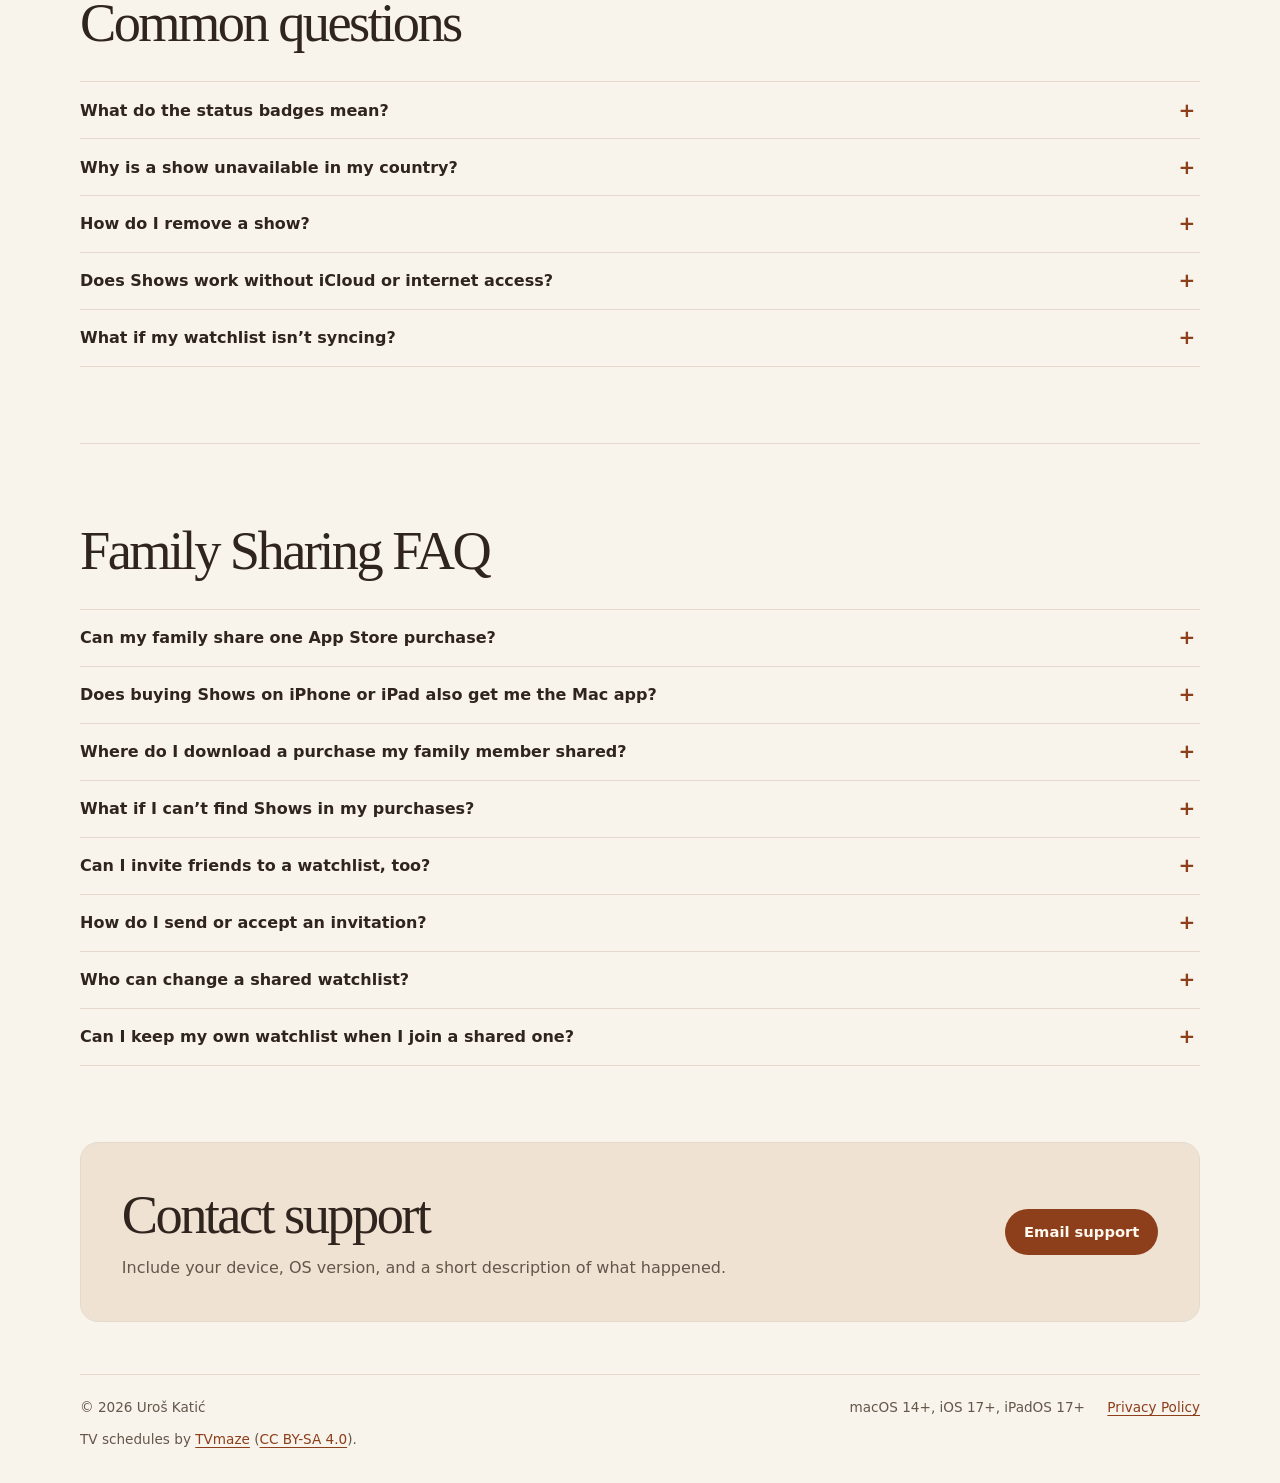
==== commit 6e0897f9: "Clarify purchase and watchlist sharing" ====
--- a/index.html
+++ b/index.html
@@ -82,10 +82,10 @@
         </article>
         <article>
           <div class="tags">
-            <span class="tag tag-cloud">Optional iCloud</span>
+            <span class="tag tag-cloud">Buy once, share with family</span>
           </div>
           <h2>Share a watchlist</h2>
-          <p>Keep separate watchlists, sync them across your devices, or invite someone to a shared watchlist.</p>
+          <p>If the App Store lists Family Sharing for Shows, your family can download it from the buyer’s purchases with Purchase Sharing on. In Shows, send an iCloud invite to share a watchlist with family or friends.</p>
         </article>
       </section>
 
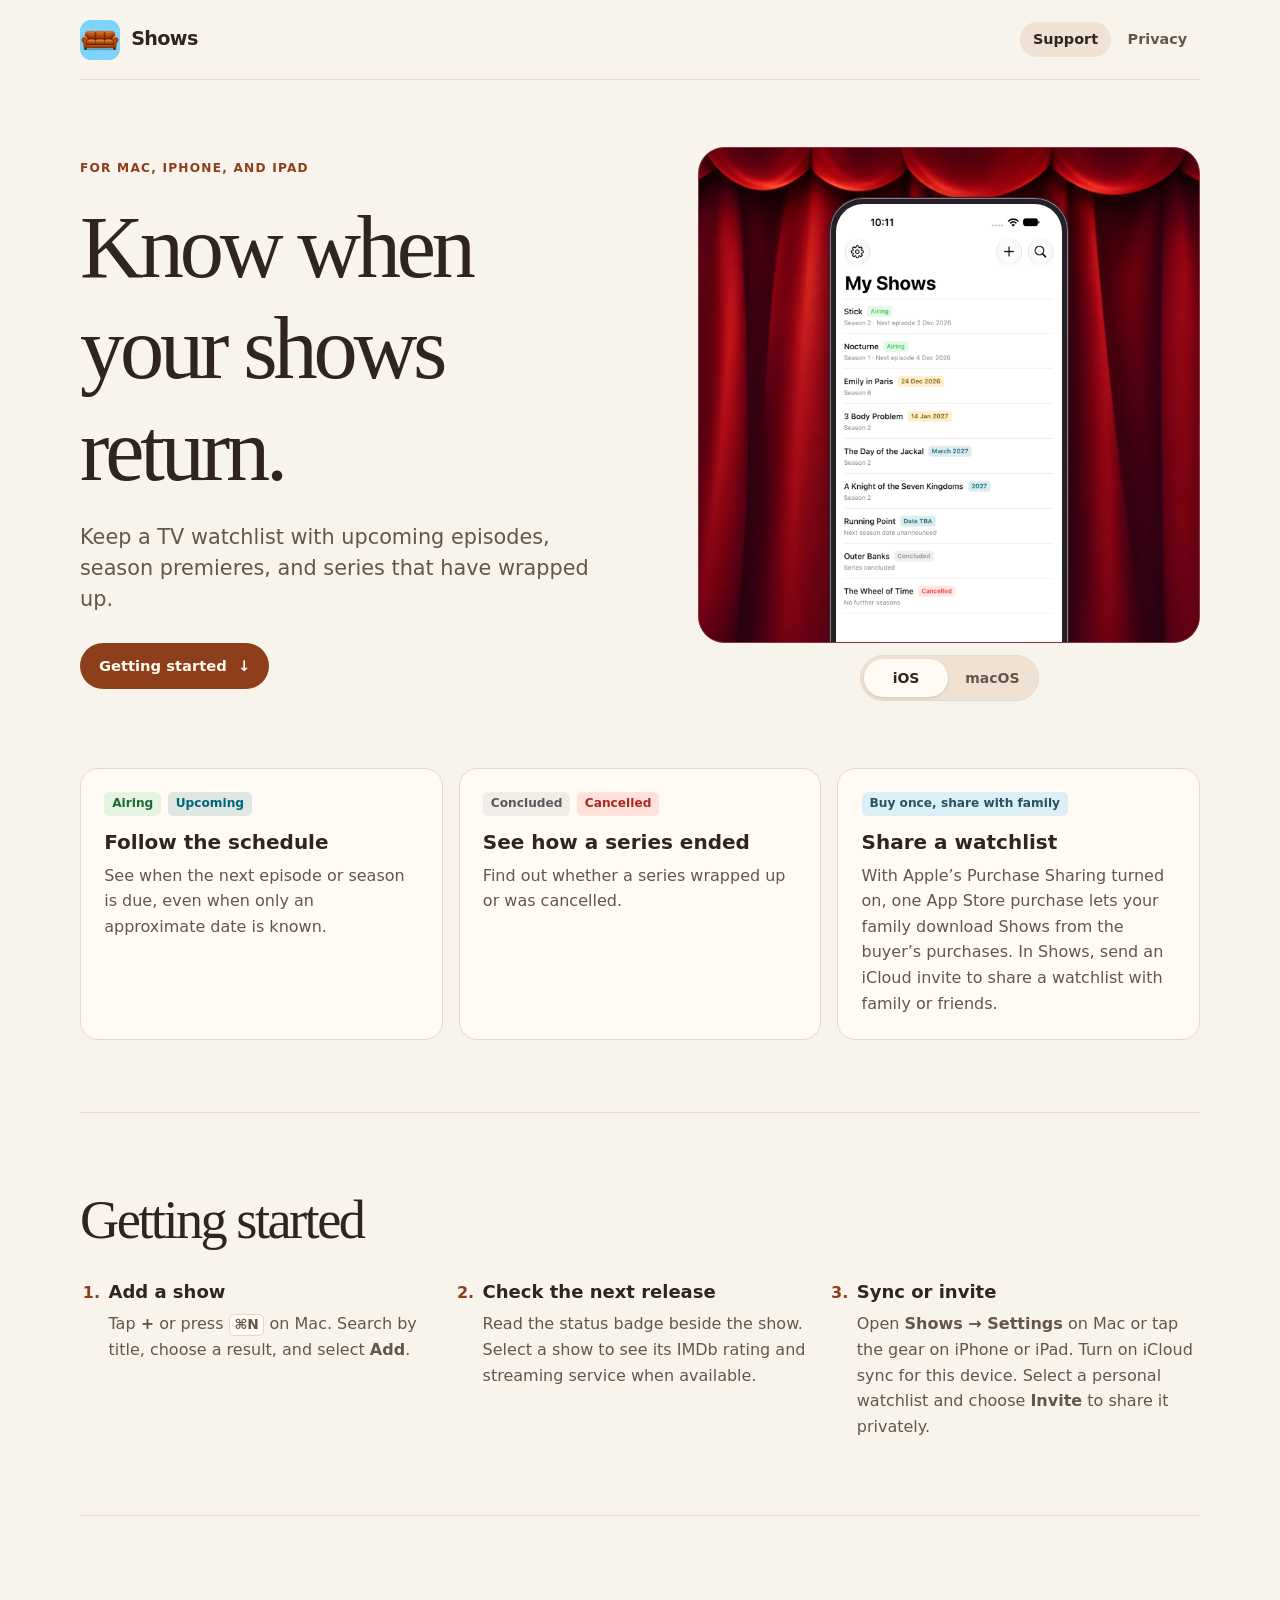
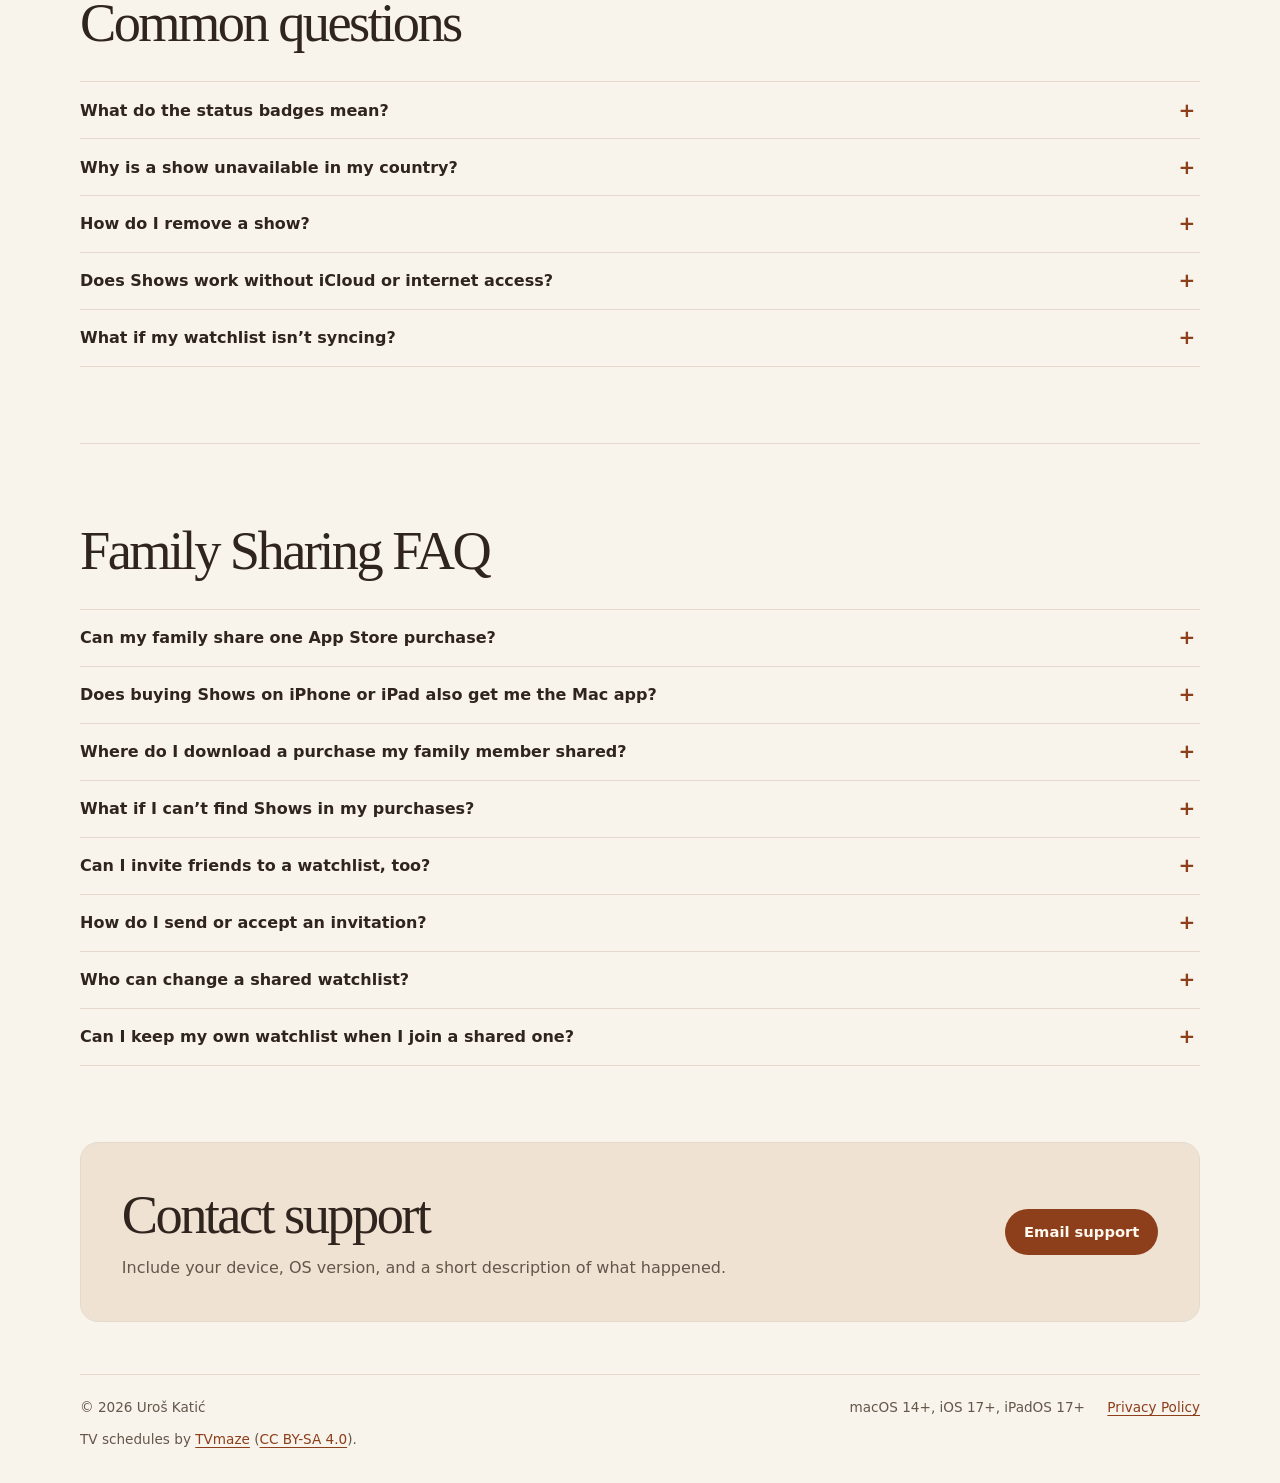
==== commit 6a519bfd: "State Family Sharing purchase support directly" ====
--- a/index.html
+++ b/index.html
@@ -85,7 +85,7 @@
             <span class="tag tag-cloud">Buy once, share with family</span>
           </div>
           <h2>Share a watchlist</h2>
-          <p>If the App Store lists Family Sharing for Shows, your family can download it from the buyer’s purchases with Purchase Sharing on. In Shows, send an iCloud invite to share a watchlist with family or friends.</p>
+          <p>With Apple’s Purchase Sharing turned on, one App Store purchase lets your family download Shows from the buyer’s purchases. In Shows, send an iCloud invite to share a watchlist with family or friends.</p>
         </article>
       </section>
 
@@ -139,7 +139,7 @@
         <div class="faq">
           <details>
             <summary>Can my family share one App Store purchase?</summary>
-            <p>Look for <strong>Family Sharing</strong> under <strong>Supports</strong> on the Shows App Store page. If it’s listed, one purchase can be shared with your Apple Family Sharing group. Set up Family Sharing, have the organizer turn on Purchase Sharing, and make sure both the buyer and the person downloading have opted in. <a href="https://support.apple.com/en-us/108774">Apple’s Purchase Sharing setup guide</a></p>
+            <p>Yes. One App Store purchase covers your Apple Family Sharing group. Set up Family Sharing, have the organizer turn on Purchase Sharing, and make sure both the buyer and the person downloading have opted in. <a href="https://support.apple.com/en-us/108774">Apple’s Purchase Sharing setup guide</a></p>
           </details>
           <details>
             <summary>Does buying Shows on iPhone or iPad also get me the Mac app?</summary>
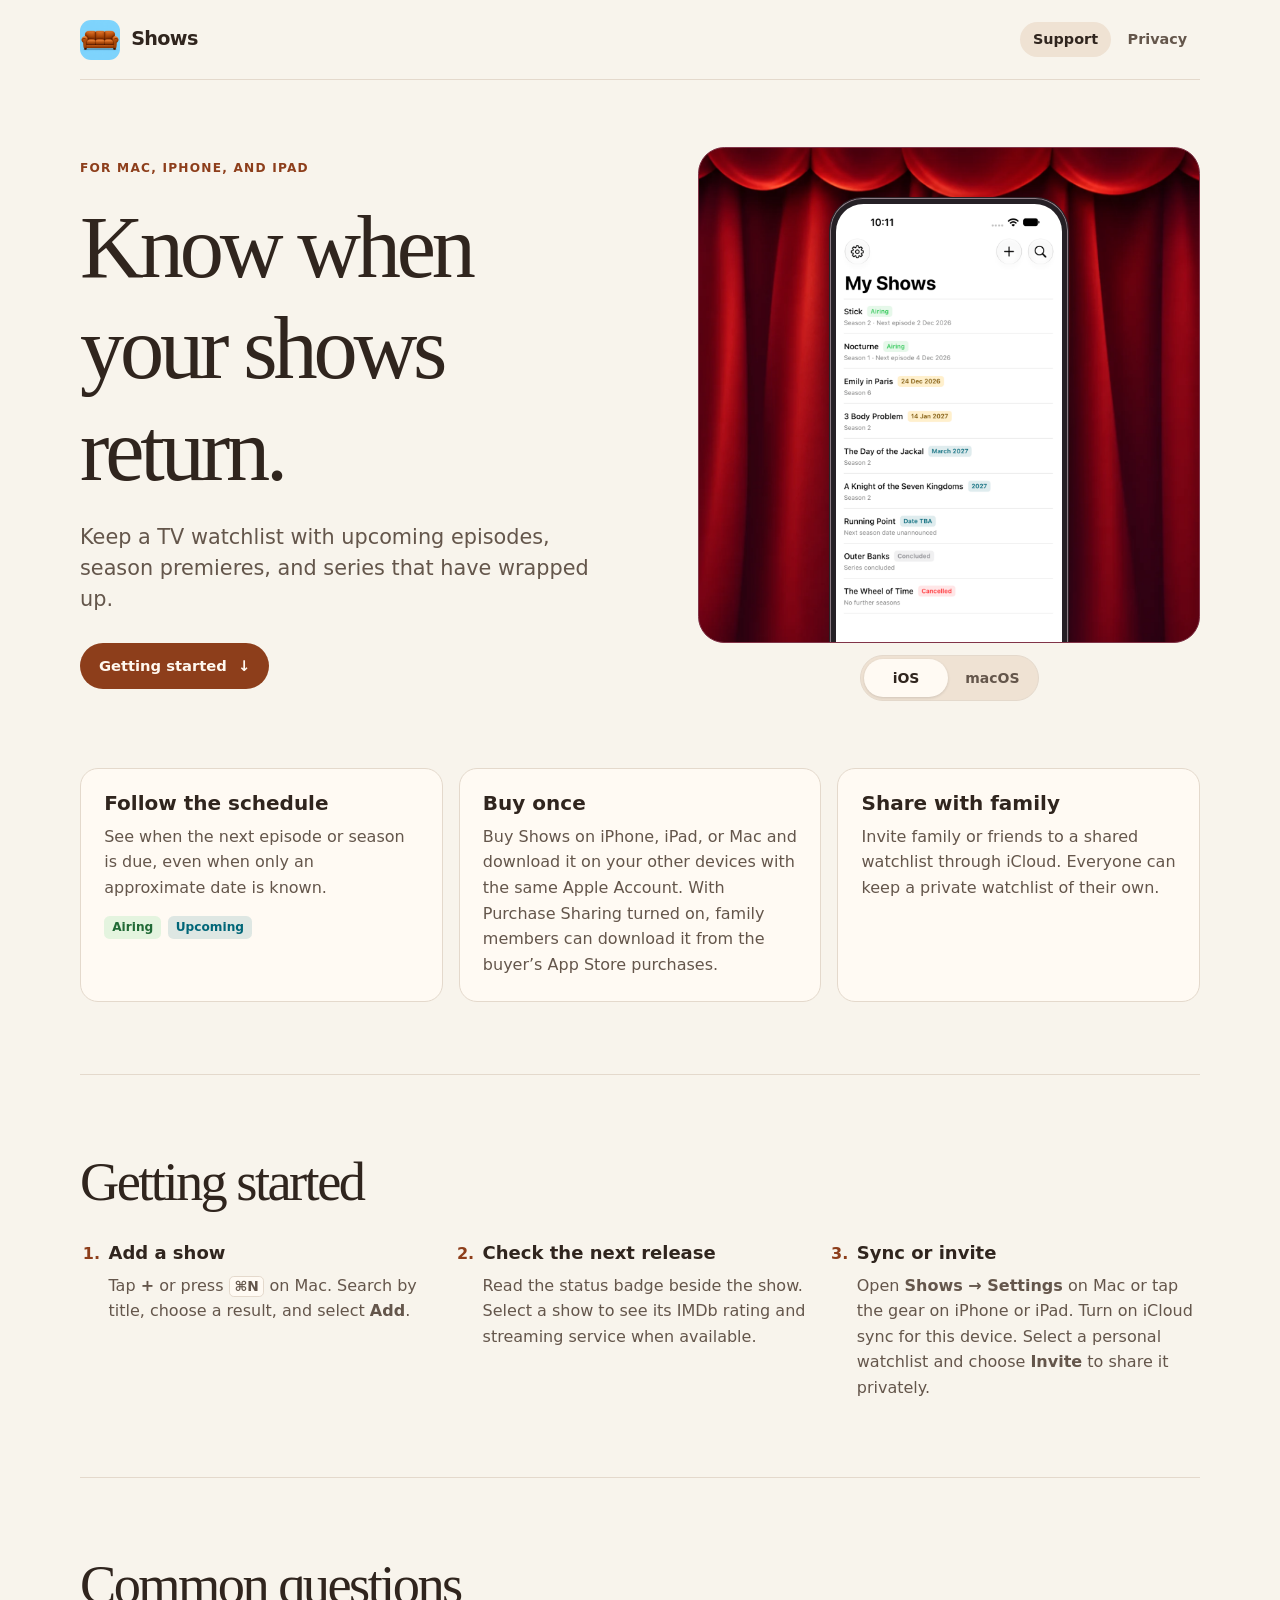
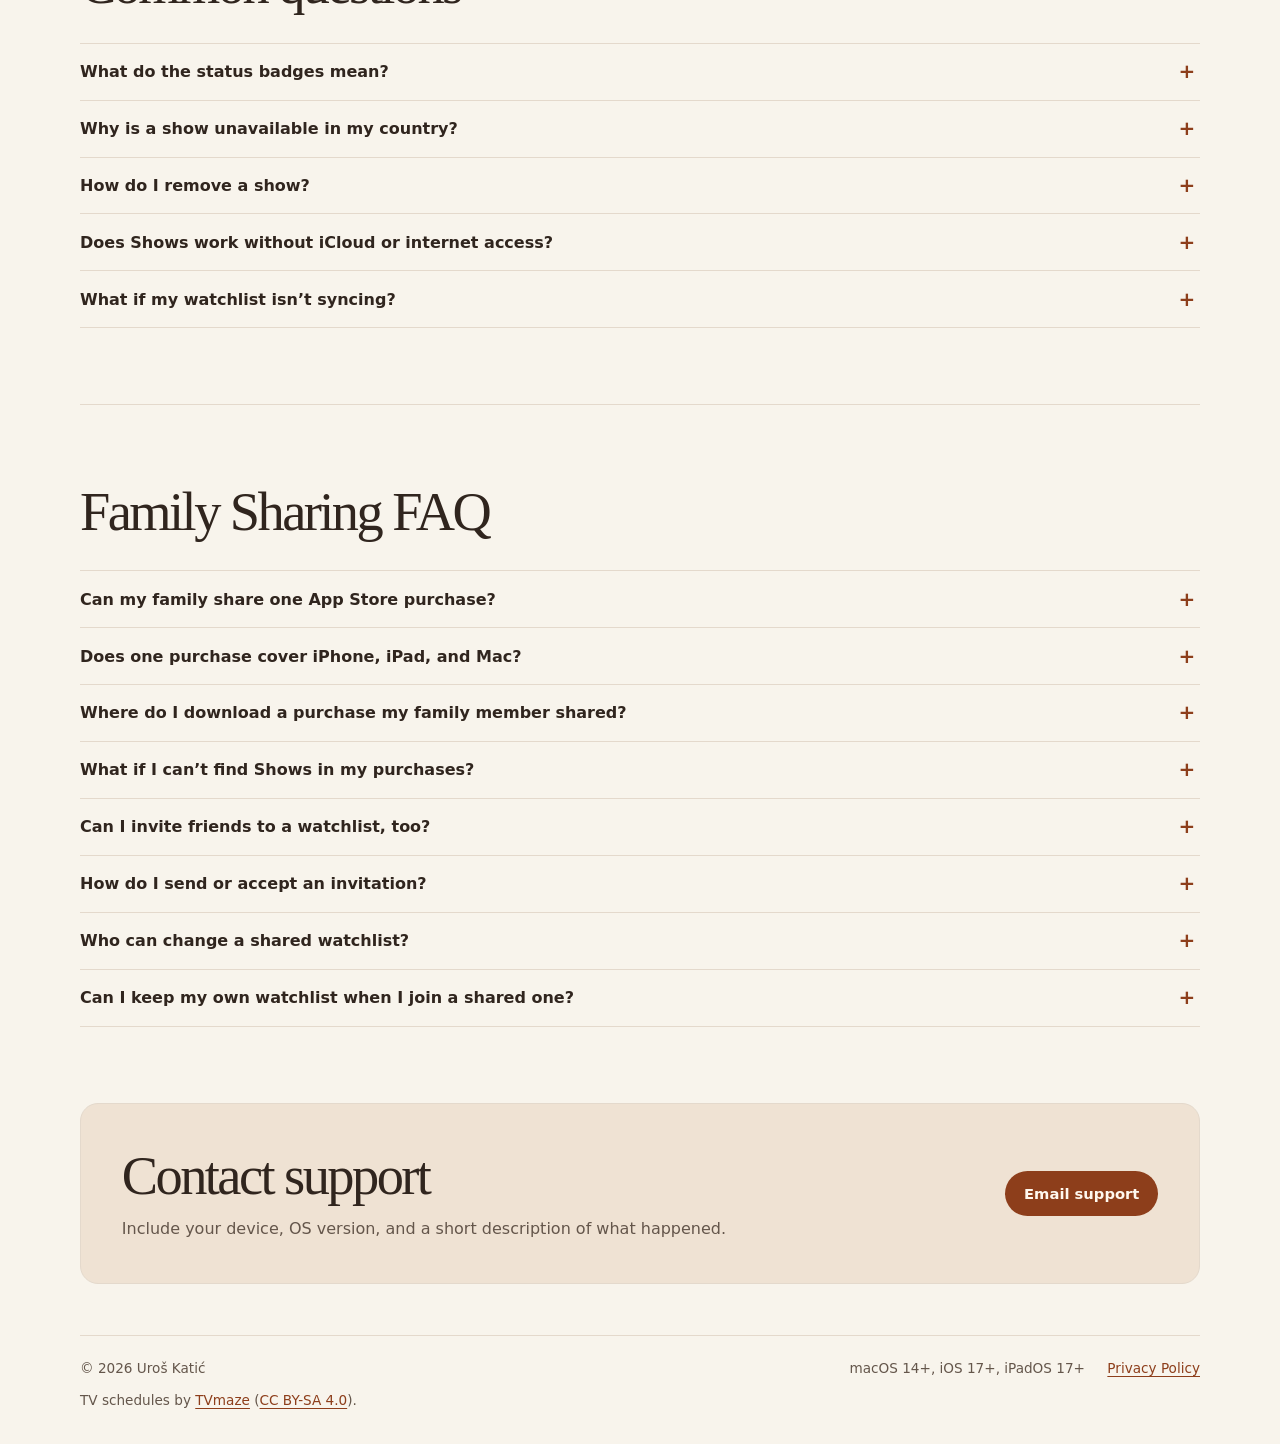
==== commit cd022a7f: "Separate purchase and watchlist sharing cards" ====
--- a/index.html
+++ b/index.html
@@ -15,7 +15,7 @@
     <title>Shows Support</title>
     <link rel="canonical" href="https://urosk.github.io/shows-support/">
     <link rel="icon" type="image/png" href="app-icon.png">
-    <link rel="stylesheet" href="styles.css?v=status-badges">
+    <link rel="stylesheet" href="styles.css?v=sharing-cards">
   </head>
   <body>
     <header class="site-header">
@@ -65,27 +65,20 @@
 
       <section class="highlights" aria-label="Features">
         <article>
+          <h2>Follow the schedule</h2>
+          <p>See when the next episode or season is due, even when only an approximate date is known.</p>
           <div class="tags">
             <span class="tag tag-airing">Airing</span>
             <span class="tag tag-upcoming">Upcoming</span>
           </div>
-          <h2>Follow the schedule</h2>
-          <p>See when the next episode or season is due, even when only an approximate date is known.</p>
         </article>
         <article>
-          <div class="tags">
-            <span class="tag tag-concluded">Concluded</span>
-            <span class="tag tag-cancelled">Cancelled</span>
-          </div>
-          <h2>See how a series ended</h2>
-          <p>Find out whether a series wrapped up or was cancelled.</p>
+          <h2>Buy once</h2>
+          <p>Buy Shows on iPhone, iPad, or Mac and download it on your other devices with the same Apple Account. With Purchase Sharing turned on, family members can download it from the buyer’s App Store purchases.</p>
         </article>
         <article>
-          <div class="tags">
-            <span class="tag tag-cloud">Buy once, share with family</span>
-          </div>
-          <h2>Share a watchlist</h2>
-          <p>With Apple’s Purchase Sharing turned on, one App Store purchase lets your family download Shows from the buyer’s purchases. In Shows, send an iCloud invite to share a watchlist with family or friends.</p>
+          <h2>Share with family</h2>
+          <p>Invite family or friends to a shared watchlist through iCloud. Everyone can keep a private watchlist of their own.</p>
         </article>
       </section>
 
@@ -142,8 +135,8 @@
             <p>Yes. One App Store purchase covers your Apple Family Sharing group. Set up Family Sharing, have the organizer turn on Purchase Sharing, and make sure both the buyer and the person downloading have opted in. <a href="https://support.apple.com/en-us/108774">Apple’s Purchase Sharing setup guide</a></p>
           </details>
           <details>
-            <summary>Does buying Shows on iPhone or iPad also get me the Mac app?</summary>
-            <p>One purchase covers both versions when they’re offered as a universal purchase. To check before buying again, sign in to the App Store on your other device with the Apple Account you used to buy Shows. Look for Shows in your purchases and use the download button if it appears.</p>
+            <summary>Does one purchase cover iPhone, iPad, and Mac?</summary>
+            <p>Yes. Buy Shows on any of the three, then sign in to the App Store on your other device with the same Apple Account and download Shows from your purchases.</p>
             <p>Shows requires macOS 14 or later, iOS 17 or later, or iPadOS 17 or later. Check the App Store listing for compatibility with your device.</p>
           </details>
           <details>
--- a/styles.css
+++ b/styles.css
@@ -260,7 +260,7 @@
   display: flex;
   flex-wrap: wrap;
   gap: .4rem;
-  margin-bottom: .95rem;
+  margin-top: .95rem;
 }
 
 .tag {
@@ -272,9 +272,6 @@
 
 .tag-airing { background: #34c75921; color: #216a36; }
 .tag-upcoming { background: #00667821; color: #006678; }
-.tag-concluded { background: #8e8e9321; color: #59595e; }
-.tag-cancelled { background: #ff3b3021; color: #a82a24; }
-.tag-cloud { background: #dceff7; color: #275365; }
 
 .section {
   padding: clamp(2.75rem, 6vw, 4.75rem) 0;
@@ -398,6 +395,4 @@
 
   .tag-airing { background: #30d15821; color: #30d158; }
   .tag-upcoming { background: #0de0ff21; color: #0de0ff; }
-  .tag-concluded { background: #aeaeb221; color: #aeaeb2; }
-  .tag-cancelled { background: #ff696121; color: #ff7670; }
-}
+}
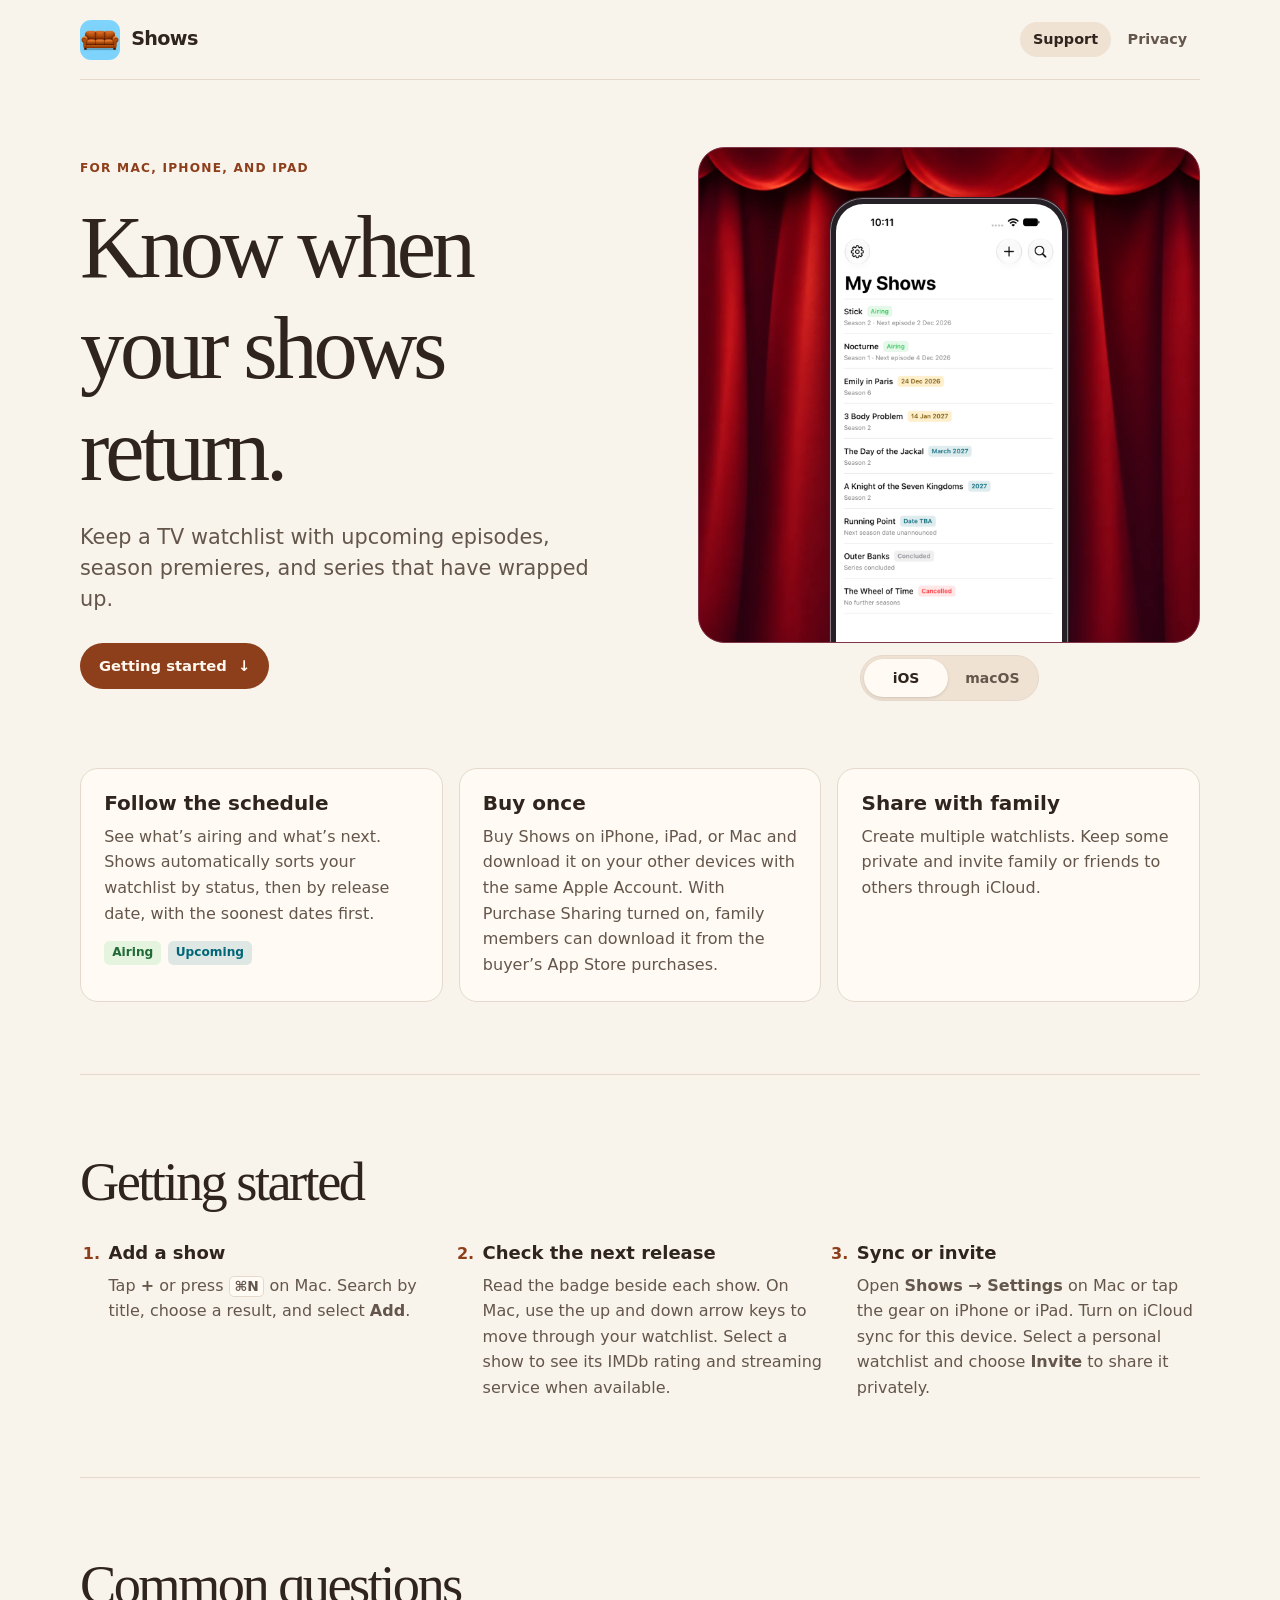
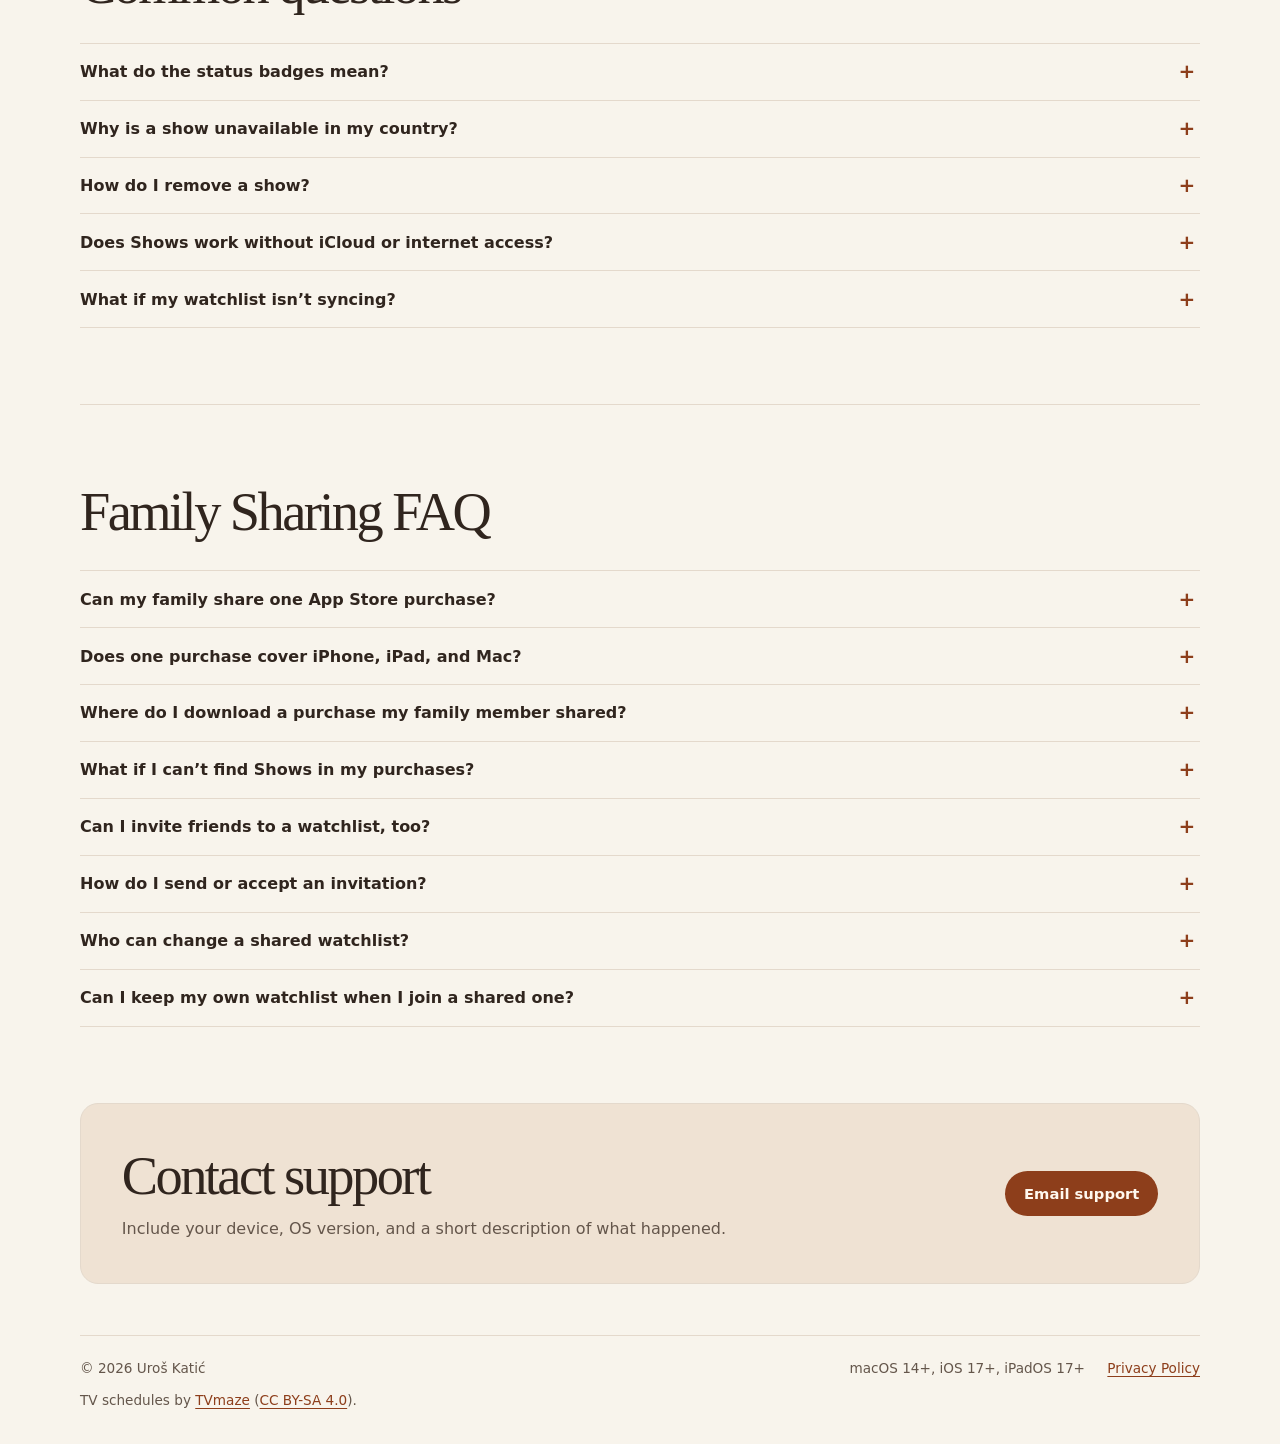
==== commit b44d183e: "Document watchlist sorting and keyboard navigation" ====
--- a/index.html
+++ b/index.html
@@ -66,7 +66,7 @@
       <section class="highlights" aria-label="Features">
         <article>
           <h2>Follow the schedule</h2>
-          <p>See when the next episode or season is due, even when only an approximate date is known.</p>
+          <p>See what’s airing and what’s next. Shows automatically sorts your watchlist by status, then by release date, with the soonest dates first.</p>
           <div class="tags">
             <span class="tag tag-airing">Airing</span>
             <span class="tag tag-upcoming">Upcoming</span>
@@ -78,7 +78,7 @@
         </article>
         <article>
           <h2>Share with family</h2>
-          <p>Invite family or friends to a shared watchlist through iCloud. Everyone can keep a private watchlist of their own.</p>
+          <p>Create multiple watchlists. Keep some private and invite family or friends to others through iCloud.</p>
         </article>
       </section>
 
@@ -91,7 +91,7 @@
           </li>
           <li>
             <h3>Check the next release</h3>
-            <p>Read the status badge beside the show. Select a show to see its IMDb rating and streaming service when available.</p>
+            <p>Read the badge beside each show. On Mac, use the up and down arrow keys to move through your watchlist. Select a show to see its IMDb rating and streaming service when available.</p>
           </li>
           <li>
             <h3>Sync or invite</h3>
@@ -163,7 +163,7 @@
           </details>
           <details>
             <summary>Can I keep my own watchlist when I join a shared one?</summary>
-            <p>Yes. Keep a personal watchlist for your own shows and use the <strong>Watchlist</strong> picker in Shows Settings to switch between lists. Inviting someone gives them access only to the watchlist you choose to share.</p>
+            <p>Yes. In Shows Settings, choose <strong>New</strong> on Mac or <strong>New Watchlist</strong> on iPhone or iPad. Use the <strong>Watchlist</strong> picker to switch between your personal and shared lists. Inviting someone gives them access only to the watchlist you choose to share.</p>
           </details>
         </div>
       </section>
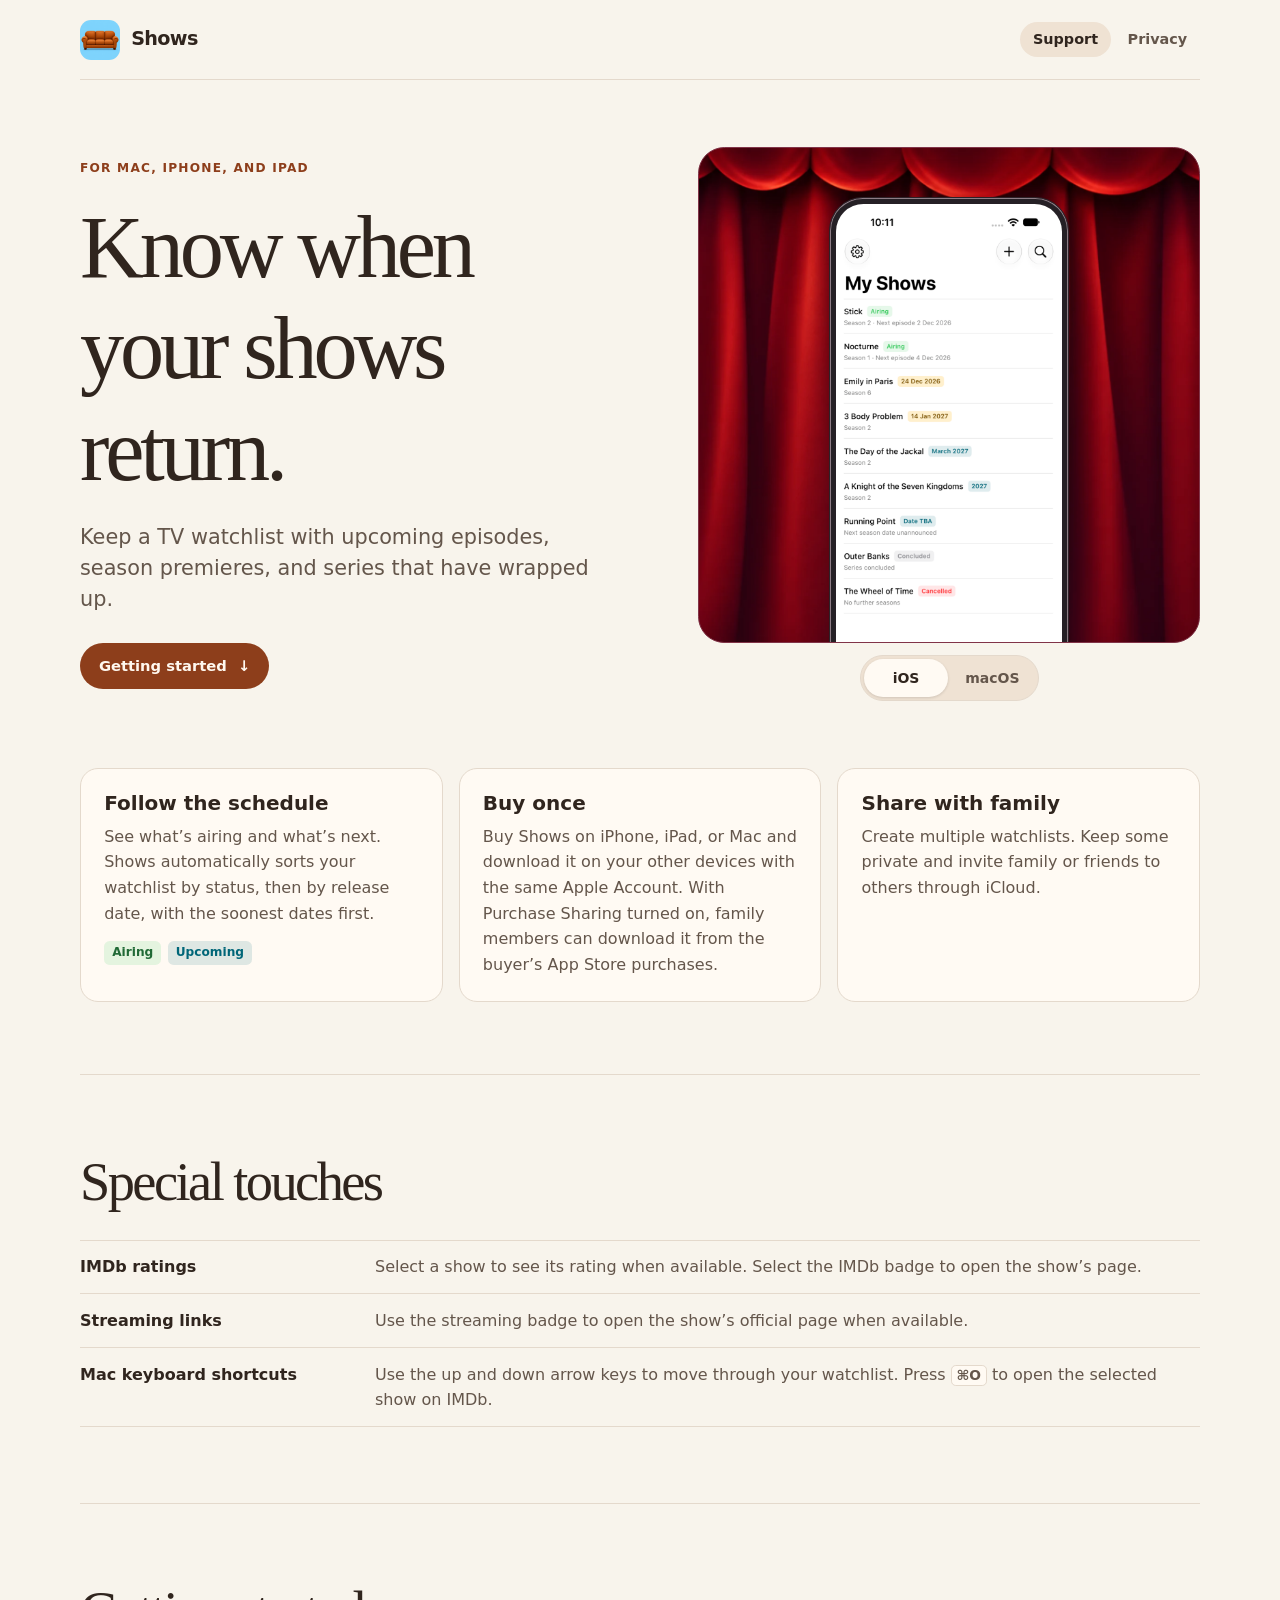
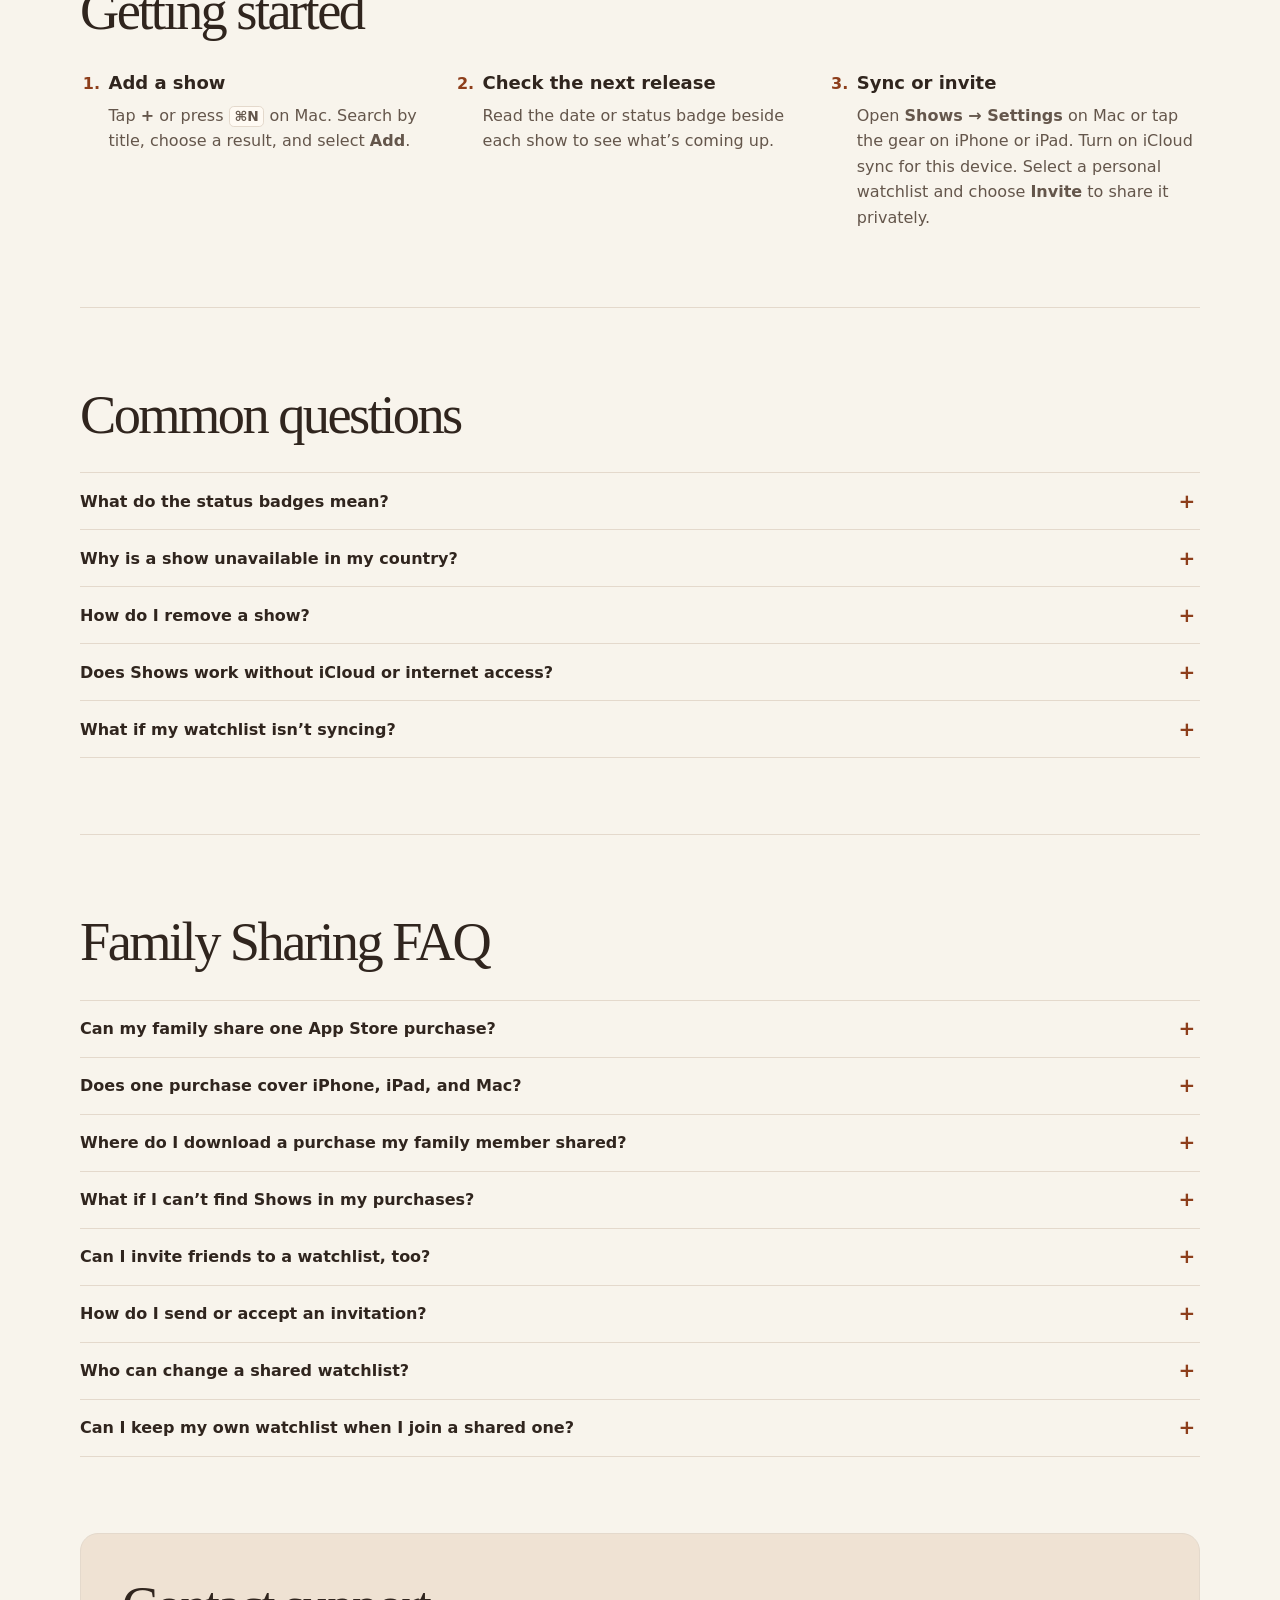
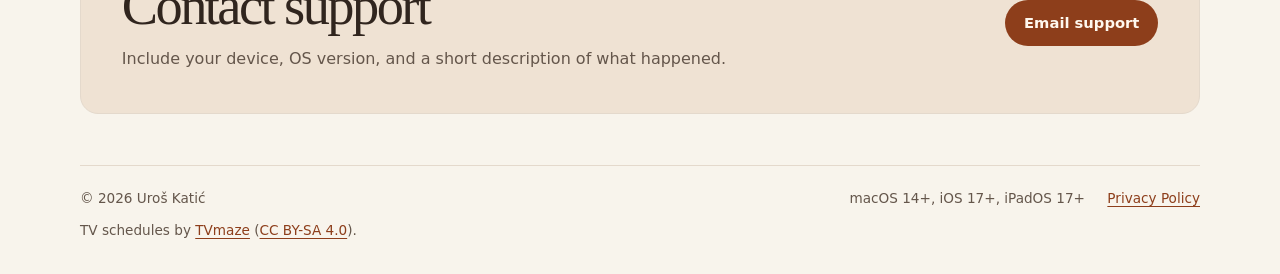
==== commit 35229473: "Add a Special touches section to support" ====
--- a/index.html
+++ b/index.html
@@ -15,7 +15,7 @@
     <title>Shows Support</title>
     <link rel="canonical" href="https://urosk.github.io/shows-support/">
     <link rel="icon" type="image/png" href="app-icon.png">
-    <link rel="stylesheet" href="styles.css?v=sharing-cards">
+    <link rel="stylesheet" href="styles.css?v=special-touches">
   </head>
   <body>
     <header class="site-header">
@@ -82,6 +82,24 @@
         </article>
       </section>
 
+      <section class="section" id="special-touches" aria-labelledby="touches-title">
+        <h2 id="touches-title">Special touches</h2>
+        <dl class="touches">
+          <div>
+            <dt>IMDb ratings</dt>
+            <dd>Select a show to see its rating when available. Select the IMDb badge to open the show’s page.</dd>
+          </div>
+          <div>
+            <dt>Streaming links</dt>
+            <dd>Use the streaming badge to open the show’s official page when available.</dd>
+          </div>
+          <div>
+            <dt>Mac keyboard shortcuts</dt>
+            <dd>Use the up and down arrow keys to move through your watchlist. Press <kbd>⌘O</kbd> to open the selected show on IMDb.</dd>
+          </div>
+        </dl>
+      </section>
+
       <section class="section" id="getting-started" aria-labelledby="start-title">
         <h2 id="start-title">Getting started</h2>
         <ol class="steps">
@@ -91,7 +109,7 @@
           </li>
           <li>
             <h3>Check the next release</h3>
-            <p>Read the badge beside each show. On Mac, use the up and down arrow keys to move through your watchlist. Select a show to see its IMDb rating and streaming service when available.</p>
+            <p>Read the date or status badge beside each show to see what’s coming up.</p>
           </li>
           <li>
             <h3>Sync or invite</h3>
--- a/styles.css
+++ b/styles.css
@@ -280,6 +280,22 @@
 
 .section > h2, .contact h2 { font-size: clamp(2.2rem, 5vw, 3.4rem); }
 
+.touches {
+  margin: 1.65rem 0 0;
+  border-top: 1px solid var(--line);
+}
+
+.touches > div {
+  display: grid;
+  grid-template-columns: minmax(10rem, 1fr) minmax(0, 3fr);
+  gap: .25rem 1.25rem;
+  padding: .85rem 0;
+  border-bottom: 1px solid var(--line);
+}
+
+.touches dt { font-weight: 660; }
+.touches dd { margin: 0; color: var(--muted); }
+
 .steps {
   gap: 1.75rem;
   margin: 1.75rem 0 0;
@@ -371,6 +387,7 @@
   .preview-stage { height: clamp(23.5rem, 108vw, 30rem); }
   .phone { width: clamp(12rem, 55vw, 14.75rem); }
   .steps { gap: 1.3rem; }
+  .touches > div { grid-template-columns: 1fr; }
   .contact { align-items: flex-start; flex-direction: column; }
 }
 
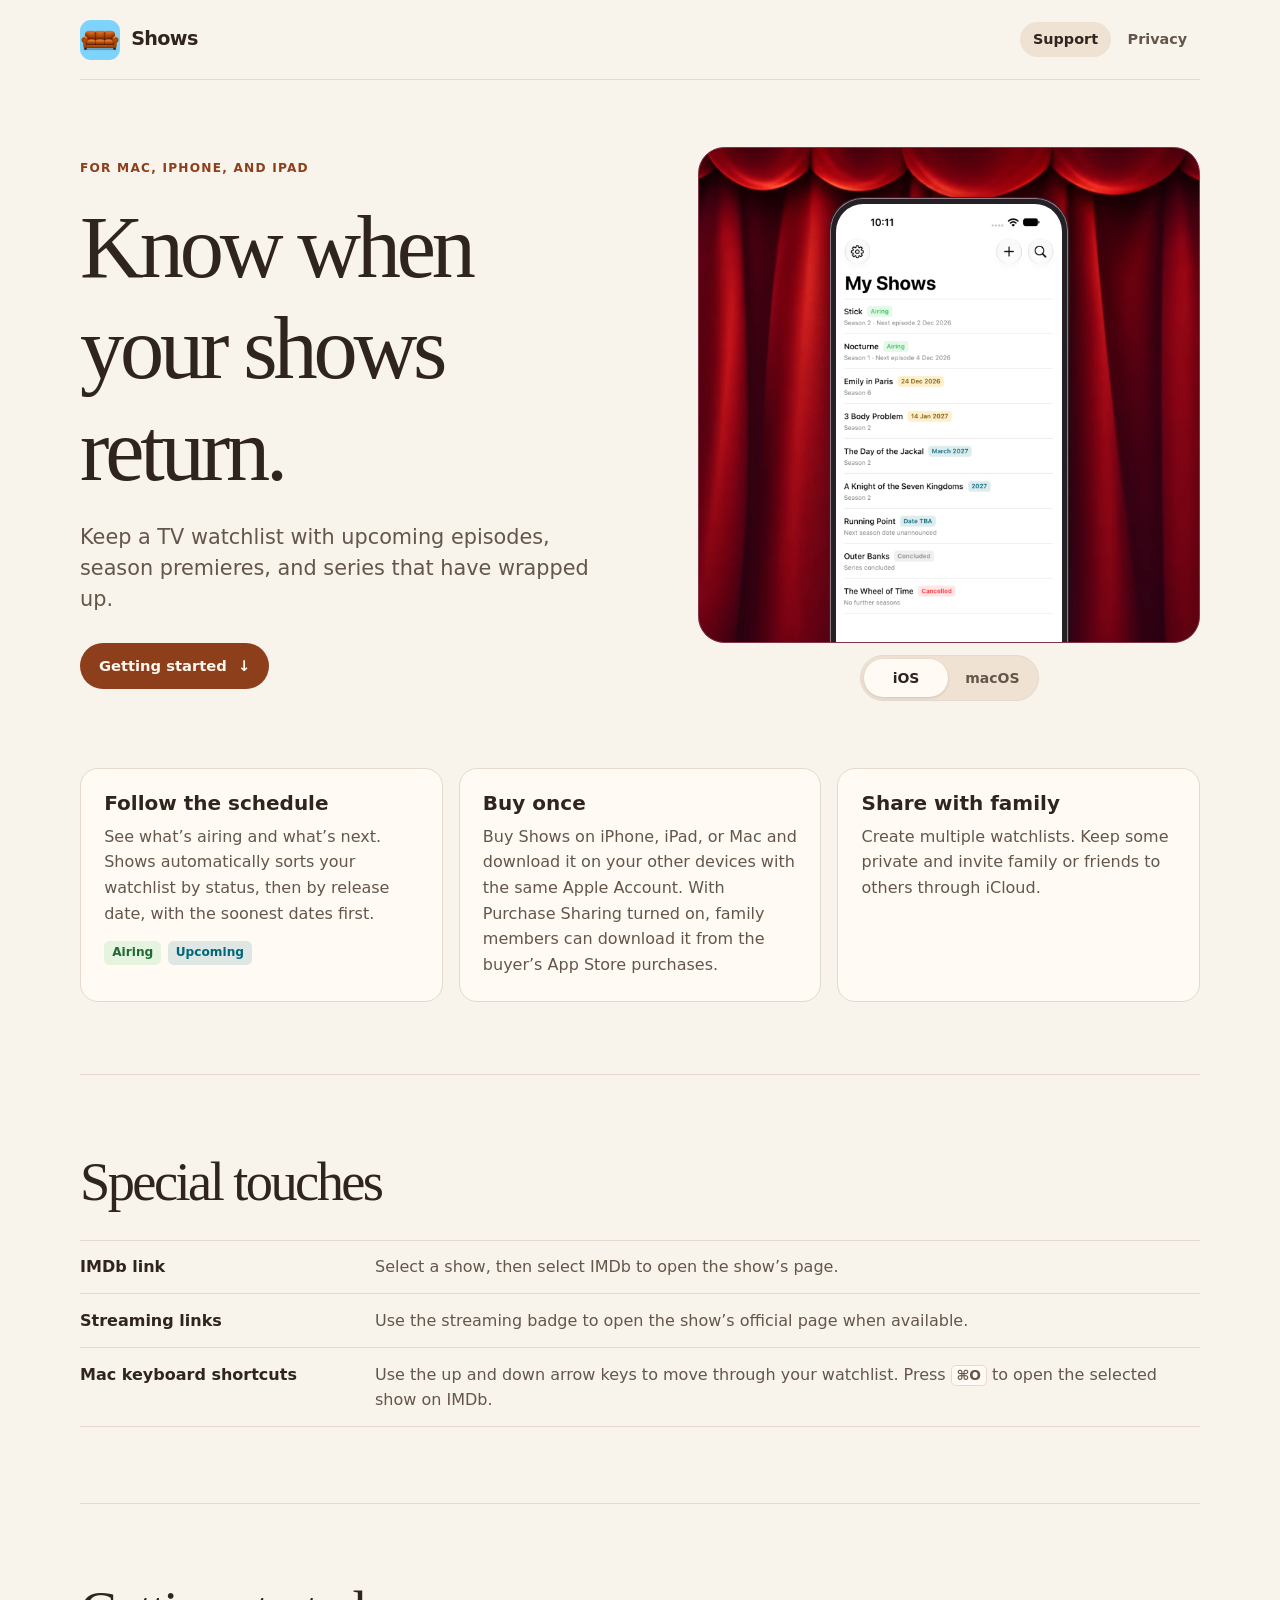
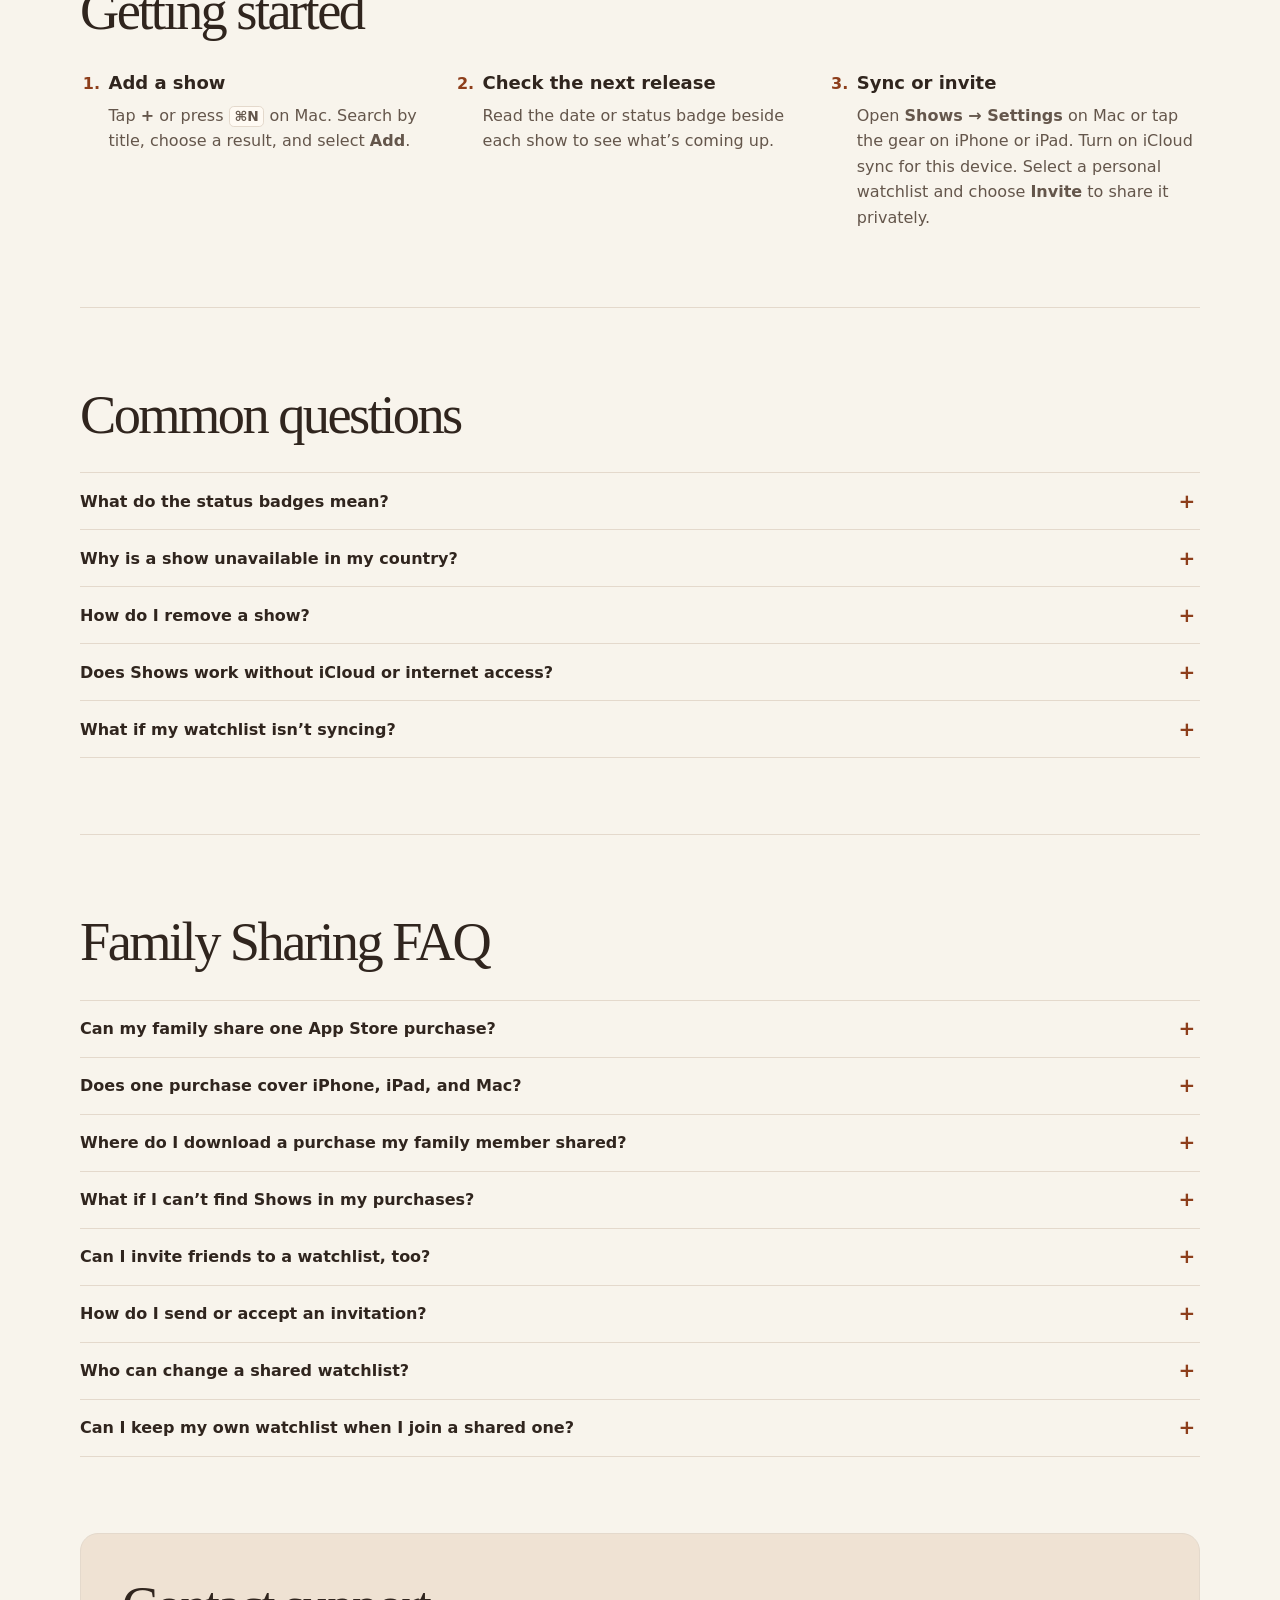
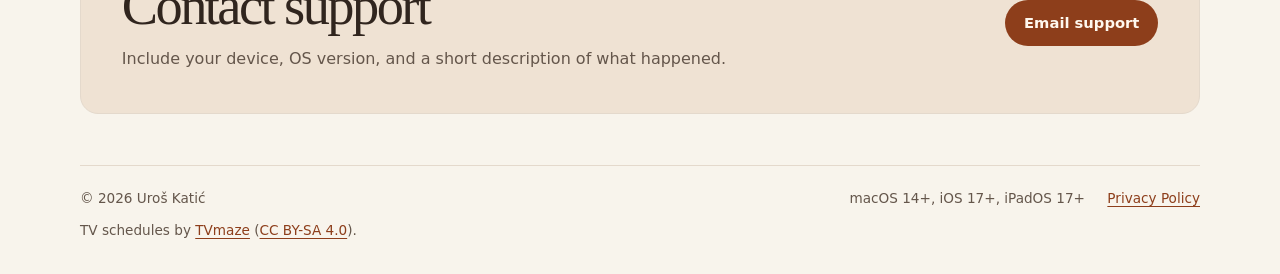
==== commit 04bafbf5: "Describe IMDb as a link" ====
--- a/index.html
+++ b/index.html
@@ -86,8 +86,8 @@
         <h2 id="touches-title">Special touches</h2>
         <dl class="touches">
           <div>
-            <dt>IMDb ratings</dt>
-            <dd>Select a show to see its rating when available. Select the IMDb badge to open the show’s page.</dd>
+            <dt>IMDb link</dt>
+            <dd>Select a show, then select IMDb to open the show’s page.</dd>
           </div>
           <div>
             <dt>Streaming links</dt>
